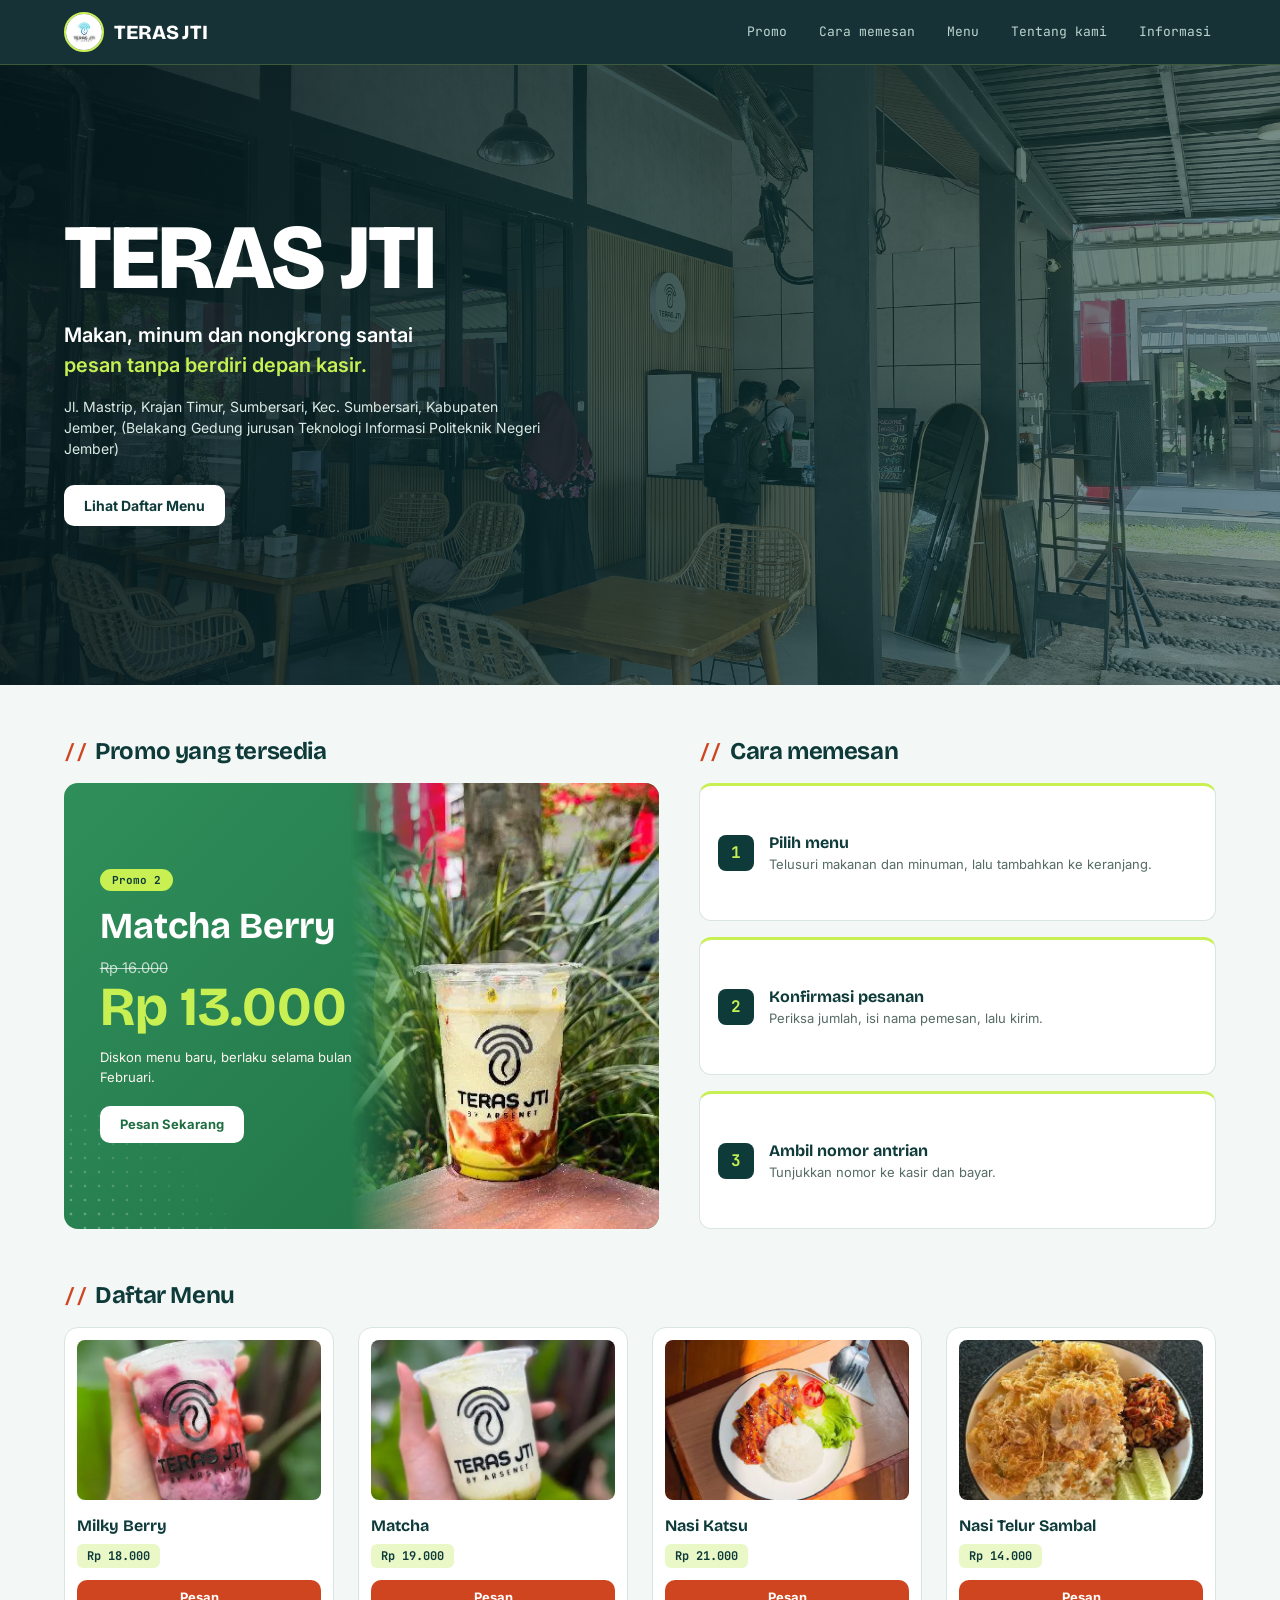
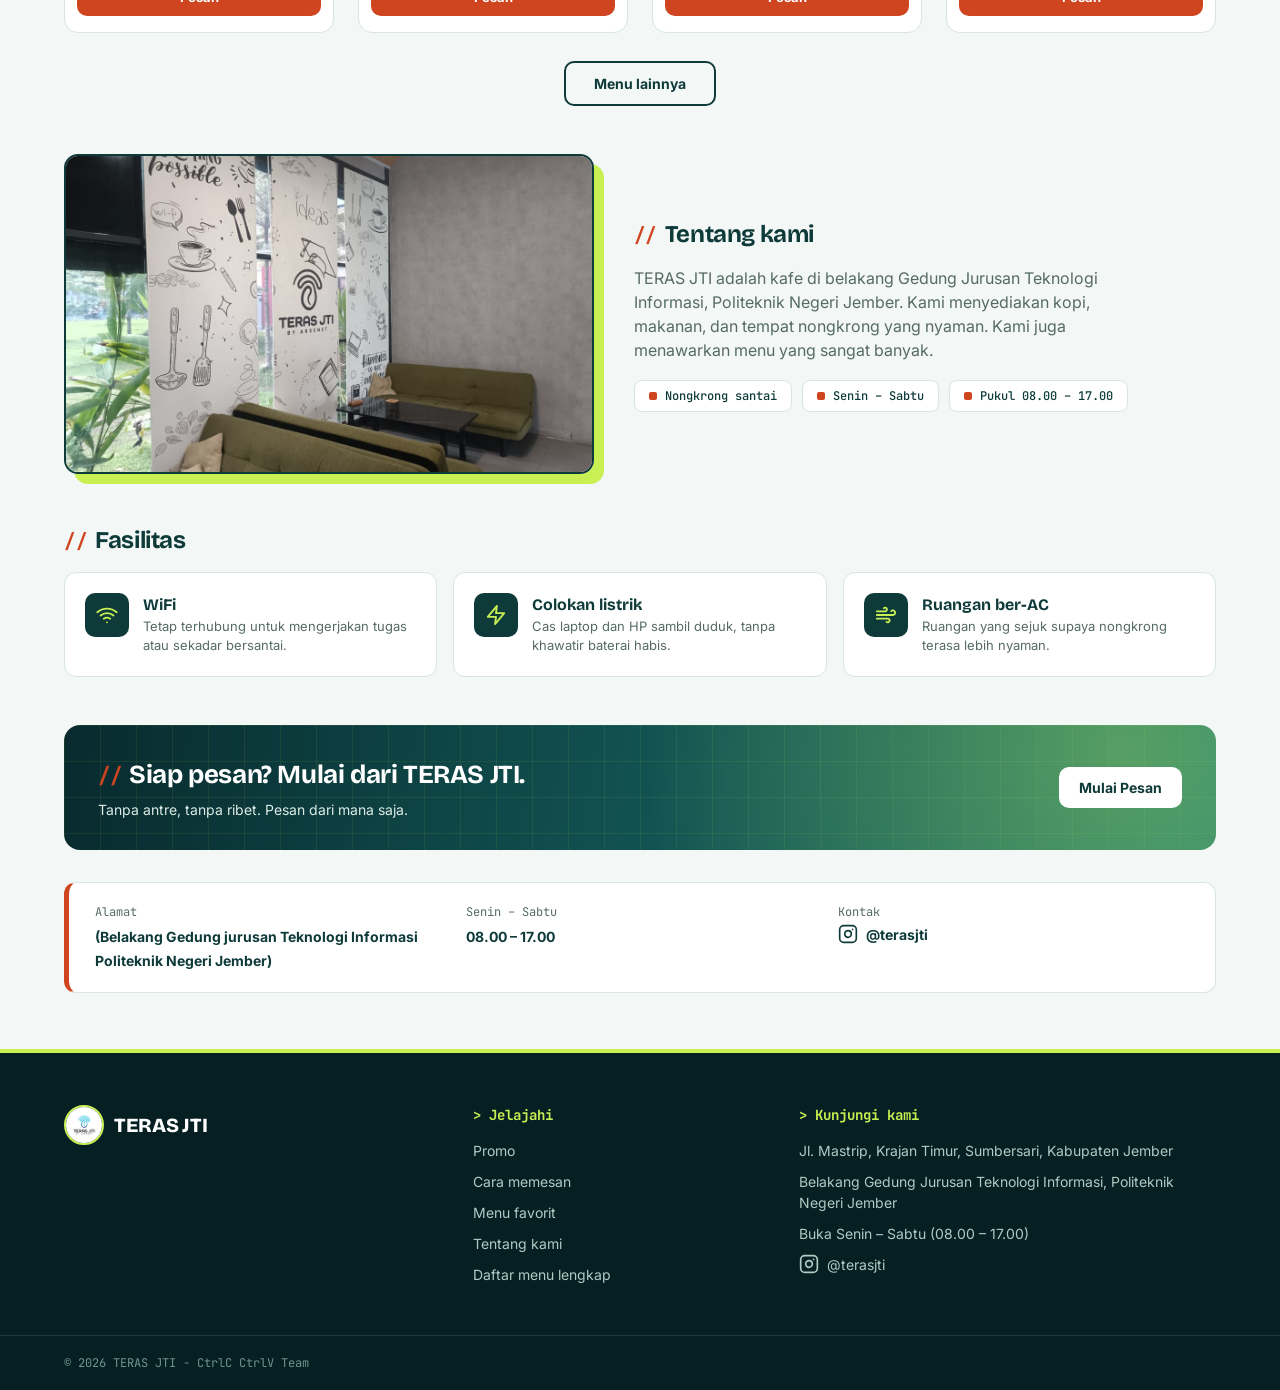
==== index.html @ 0c98094f "tambahan" ====
<!DOCTYPE html>
<html lang="id">
<head>
    <meta charset="UTF-8">
    <meta name="viewport" content="width=device-width, initial-scale=1.0">
    <title>JETEI Terrace</title>

    <link rel="preconnect" href="https://fonts.googleapis.com">
    <link rel="preconnect" href="https://fonts.gstatic.com" crossorigin>
    <link href="https://fonts.googleapis.com/css2?family=Bricolage+Grotesque:wght@600;800&family=Inter:wght@400;500;600;700&display=swap" rel="stylesheet">
    <link rel="stylesheet" href="index.css">
</head>

<body>


<!-- Navbar -->
<header class="navbar">
    <div class="wadah">
        <a class="logo" href="index.html">
            <img src="assets/logo teras jti.jpg" alt="Logo Cafe">
            <span>TERAS JTI</span>
        </a>

        <button class="hamburger" id="tombol-menu" type="button" aria-label="Buka menu" aria-expanded="false" aria-controls="menu-nav">
            <span></span>
            <span></span>
            <span></span>
        </button>

        <nav id="menu-nav">
            <a href="#promo">Promo</a>
            <a href="#cara-memesan">Cara memesan</a>
            <a href="#menu">Menu</a>
            <a href="#tentang">Tentang kami</a>
            <a href="#informasi">Informasi</a>
        </nav>
    </div>
</header>


<!-- Hero -->
<section class="hero">
    <div class="wadah">

        <div>
            <h1>TERAS JTI</h1>

            <p class="slogan">
                Makan, minum dan nongkrong santai 
                <span>pesan tanpa berdiri depan kasir.</span>
            </p>

            <p class="alamat">
                Jl. Mastrip, Krajan Timur, Sumbersari, Kec. Sumbersari, Kabupaten Jember, (Belakang Gedung jurusan Teknologi
                Informasi Politeknik Negeri Jember)
            </p>

            <a class="tombol putih" href="#menu">Lihat Daftar Menu</a>
        </div>

    </div>
</section>


<main class="wadah">

    <div class="promo-baris">

    <!-- Promo -->
    <section id="promo">
        <h2>Promo yang tersedia</h2>

        <div class="promo hijau promo-foto-kanan">

            <div class="promo-isi">
                <span>Promo 2</span>
                <h3>Matcha Berry</h3>
                <div class="harga-promo">
                    <s>Rp 16.000</s>
                    <strong>Rp 13.000</strong>
                </div>
                <p>Diskon menu baru, berlaku selama bulan Februari.</p>
                <a class="tombol putih" href="menu.html">Pesan Sekarang</a>
            </div>

            <img src="assets/matchaberry.jpg" class="promo-foto" alt="Matcha Berry">

        </div>
    </section>


    <!-- Cara Memesan -->
    <section id="cara-memesan">
        <h2>Cara memesan</h2>

        <div class="grid-3">

            <div class="langkah">
                <div class="nomor">1</div>
                <div>
                    <h3>Pilih menu</h3>
                    <p>
                        Telusuri makanan dan minuman, lalu tambahkan ke keranjang.
                    </p>
                </div>
            </div>

            <div class="langkah">
                <div class="nomor">2</div>
                <div>
                    <h3>Konfirmasi pesanan</h3>
                    <p>
                        Periksa jumlah, isi nama pemesan, lalu kirim.
                    </p>
                </div>
            </div>

            <div class="langkah">
                <div class="nomor">3</div>
                <div>
                    <h3>Ambil nomor antrian</h3>
                    <p>
                        Tunjukkan nomor ke kasir dan bayar.
                    </p>
                </div>
            </div>

        </div>
    </section>

    </div>


    <!-- Menu -->
    <section id="menu">
        <h2>Daftar Menu</h2>

        <div class="grid-4">

            <div class="menu">
                <img src="assets/milkyberry.jpg" class="foto" alt="Milky Berry">
                <h3>Milky Berry</h3>
                <p class="harga">Rp 18.000</p>
                <a class="tombol" href="menu.html">Pesan</a>
            </div>

            <div class="menu">
                <img src="assets/matcha,jpg.webp" class="foto" alt="Matcha">
                <h3>Matcha</h3>
                <p class="harga">Rp 19.000</p>
                <a class="tombol" href="menu.html">Pesan</a>
            </div>

            <div class="menu">
                <img src="assets/nasi katsu.jpg" class="foto" alt="Nasi Katsu">
                <h3>Nasi Katsu</h3>
                <p class="harga">Rp 21.000</p>
                <a class="tombol" href="menu.html">Pesan</a>
            </div>

            <div class="menu">
                <img src="assets/nasi telur sambal.jpg" class="foto" alt="Nasi Telur Sambal">
                <h3>Nasi Telur Sambal</h3>
                <p class="harga">Rp 14.000</p>
                <a class="tombol" href="menu.html">Pesan</a>
            </div>

            <div class="menu-lainnya">
                <a class="tombol" href="menu.html">Menu lainnya</a>
            </div>

        </div>
    </section>


    <!-- Tentang Kami -->
    <section id="tentang">
        <div class="tentang">

            <img src="assets/tentangkami.jpeg" class="tentang-foto" alt="Suasana TERAS JTI">

            <div class="tentang-teks">
                <h2>Tentang kami</h2>

                <p>
                    TERAS JTI adalah kafe di belakang Gedung Jurusan Teknologi Informasi,
                    Politeknik Negeri Jember. Kami menyediakan kopi, makanan, dan tempat nongkrong yang nyaman.
                    Kami juga menawarkan menu yang sangat banyak.
                </p>

                <ul class="tentang-poin">
                    <li>Nongkrong santai</li>
                    <li>Senin – Sabtu</li>
                    <li>Pukul 08.00 – 17.00</li>
                </ul>
            </div>

        </div>
    </section>


    <!-- Fasilitas -->
    <section id="fasilitas">
        <h2>Fasilitas</h2>

        <div class="grid-3">

            <div class="fasilitas">
                <div class="ikon">
                    <svg viewBox="0 0 24 24" fill="none" stroke="currentColor" stroke-width="2" stroke-linecap="round" stroke-linejoin="round" aria-hidden="true">
                        <path d="M5 12.55a11 11 0 0 1 14.08 0"></path>
                        <path d="M1.42 9a16 16 0 0 1 21.16 0"></path>
                        <path d="M8.53 16.11a6 6 0 0 1 6.95 0"></path>
                        <line x1="12" y1="20" x2="12.01" y2="20"></line>
                    </svg>
                </div>
                <h3>WiFi</h3>
                <p>Tetap terhubung untuk mengerjakan tugas atau sekadar bersantai.</p>
            </div>

            <div class="fasilitas">
                <div class="ikon">
                    <svg viewBox="0 0 24 24" fill="none" stroke="currentColor" stroke-width="2" stroke-linecap="round" stroke-linejoin="round" aria-hidden="true">
                        <polygon points="13 2 3 14 12 14 11 22 21 10 12 10 13 2"></polygon>
                    </svg>
                </div>
                <h3>Colokan listrik</h3>
                <p>Cas laptop dan HP sambil duduk, tanpa khawatir baterai habis.</p>
            </div>

            <div class="fasilitas">
                <div class="ikon">
                    <svg viewBox="0 0 24 24" fill="none" stroke="currentColor" stroke-width="2" stroke-linecap="round" stroke-linejoin="round" aria-hidden="true">
                        <path d="M9.59 4.59A2 2 0 1 1 11 8H2m10.59 11.41A2 2 0 1 0 14 16H2m15.73-8.27A2.5 2.5 0 1 1 19.5 12H2"></path>
                    </svg>
                </div>
                <h3>Ruangan ber-AC</h3>
                <p>Ruangan yang sejuk supaya nongkrong terasa lebih nyaman.</p>
            </div>

        </div>
    </section>


    <!-- Ajakan -->
    <section class="ajakan">
        <div>
            <h2>Siap pesan? Mulai dari TERAS JTI.</h2>
            <p>Tanpa antre, tanpa ribet. Pesan dari mana saja.</p>
        </div>

        <a class="tombol putih" href="menu.html">Mulai Pesan</a>
    </section>


    <!-- Informasi -->
    <section class="info" id="informasi">

        <div>
            <small>Alamat</small>
            <strong>
                (Belakang Gedung jurusan Teknologi Informasi
                Politeknik Negeri Jember)
            </strong>
        </div>

        <div>
            <small>Senin – Sabtu</small>
            <strong>08.00 – 17.00</strong>
        </div>

        <div>
            <small>Kontak</small>
            <strong>
                <a class="ig" href="https://instagram.com/terasjti" target="_blank" rel="noopener" aria-label="Instagram TERAS JTI">
                    <svg viewBox="0 0 24 24" fill="none" stroke="currentColor" stroke-width="2" stroke-linecap="round" stroke-linejoin="round" aria-hidden="true">
                        <rect x="2" y="2" width="20" height="20" rx="5" ry="5"></rect>
                        <path d="M16 11.37A4 4 0 1 1 12.63 8 4 4 0 0 1 16 11.37z"></path>
                        <line x1="17.5" y1="6.5" x2="17.51" y2="6.5"></line>
                    </svg>
                    <span>@terasjti</span>
                </a>
            </strong>
        </div>

    </section>

</main>


<!-- Footer -->
<footer>
    <div class="wadah footer-isi">

        <div class="footer-merek">
            <a class="logo" href="index.html">
                <img src="assets/logo teras jti.jpg" alt="Logo Cafe">
                <span>TERAS JTI</span>
            </a>
            <p></p>
        </div>

        <div class="footer-kolom">
            <h3>Jelajahi</h3>
            <ul>
                <li><a href="#promo">Promo</a></li>
                <li><a href="#cara-memesan">Cara memesan</a></li>
                <li><a href="#menu">Menu favorit</a></li>
                <li><a href="#tentang">Tentang kami</a></li>
                <li><a href="menu.html">Daftar menu lengkap</a></li>
            </ul>
        </div>

        <div class="footer-kolom">
            <h3>Kunjungi kami</h3>
            <ul>
                <li>Jl. Mastrip, Krajan Timur, Sumbersari, Kabupaten Jember</li>
                <li>Belakang Gedung Jurusan Teknologi Informasi, Politeknik Negeri Jember</li>
                <li>Buka Senin – Sabtu (08.00 – 17.00)</li>
                <li>
                    <a class="ig" href="https://instagram.com/terasjti" target="_blank" rel="noopener" aria-label="Instagram TERAS JTI">
                        <svg viewBox="0 0 24 24" fill="none" stroke="currentColor" stroke-width="2" stroke-linecap="round" stroke-linejoin="round" aria-hidden="true">
                            <rect x="2" y="2" width="20" height="20" rx="5" ry="5"></rect>
                            <path d="M16 11.37A4 4 0 1 1 12.63 8 4 4 0 0 1 16 11.37z"></path>
                            <line x1="17.5" y1="6.5" x2="17.51" y2="6.5"></line>
                        </svg>
                        <span>@terasjti</span>
                    </a>
                </li>
            </ul>
        </div>

    </div>

    <div class="footer-bawah">
        <div class="wadah">
            <span>© 2026 TERAS JTI - CtrlC CtrlV Team</span>
        </div>
    </div>
</footer>

<script src="js/app.js"></script>

</body>
</html>
---- index.css ----
/* font kode untuk sentuhan teknologi (tanpa mengubah HTML) */
@import url("https://fonts.googleapis.com/css2?family=JetBrains+Mono:wght@500;700&display=swap");

* {
    box-sizing: border-box;
    margin: 0;
    padding: 0;
}

:root {
    --utama: #0e3b3a;
    --utama-2: #155453;
    --aksen: #c8f053;
    --pucat: #eaf8c8;
    --koral: #cf4520;
    --koral-2: #b13a1a;
    --hijau: #2f8f5b;
    --hijau-2: #1f6e43;
    --laut: #1d6a8a;
    --laut-2: #134e68;
    --latar: #f3f7f5;
    --teks: #10231f;
    --teks-lembut: #566b65;
    --garis: #d9e5e0;
    --kode: "JetBrains Mono", "Courier New", monospace;
}

html {
    scroll-behavior: smooth;
    scroll-padding-top: 80px;
}

body {
    font-family: "Inter", Arial, sans-serif;
    background: var(--latar);
    color: var(--teks);
    line-height: 1.5;
}

a {
    text-decoration: none;
    color: inherit;
}

a:focus-visible {
    outline: 3px solid var(--aksen);
    outline-offset: 3px;
}

h1,
h2,
h3,
.logo {
    font-family: "Bricolage Grotesque", "Inter", Arial, sans-serif;
}

img {
    max-width: 100%;
}

.wadah {
    width: 90%;
    max-width: 1800px;
    margin: auto;
}


/* NAVBAR */

.navbar {
    position: sticky;
    top: 0;
    z-index: 10;
    background: rgba(8, 38, 42, 0.94);
    -webkit-backdrop-filter: blur(8px);
    backdrop-filter: blur(8px);
    color: white;
    border-bottom: 1px solid rgba(200, 240, 83, 0.22);
}

.navbar .wadah {
    height: 64px;
    display: flex;
    justify-content: space-between;
    align-items: center;
}

.logo {
    display: flex;
    align-items: center;
    gap: 10px;
    font-size: 20px;
    font-weight: 800;
    letter-spacing: -0.3px;
}

.logo img {
    width: 40px;
    height: 40px;
    object-fit: cover;
    border-radius: 50%;
    border: 2px solid var(--aksen);
}

nav {
    display: flex;
    gap: 22px;
}

nav a {
    font-family: var(--kode);
    font-size: 13px;
    padding: 20px 5px;
    position: relative;
    color: #bcd6cf;
}

nav a:hover {
    color: var(--aksen);
}

nav a::after {
    content: "";
    position: absolute;
    left: 0;
    bottom: 12px;
    width: 0;
    height: 2px;
    background: var(--aksen);
    transition: 0.3s;
}

nav a:hover::after {
    width: 100%;
}


/* TOMBOL HAMBURGER (hanya tampil di HP) */

.hamburger {
    display: none;
    flex-direction: column;
    align-items: center;
    justify-content: center;
    gap: 5px;
    width: 44px;
    height: 44px;
    background: transparent;
    border: 1px solid rgba(200, 240, 83, 0.35);
    border-radius: 10px;
    cursor: pointer;
}

.hamburger span {
    display: block;
    width: 20px;
    height: 2px;
    background: var(--aksen);
    border-radius: 2px;
    transition: transform 0.25s, opacity 0.25s;
}

.hamburger[aria-expanded="true"] span:nth-child(1) {
    transform: translateY(7px) rotate(45deg);
}

.hamburger[aria-expanded="true"] span:nth-child(2) {
    opacity: 0;
}

.hamburger[aria-expanded="true"] span:nth-child(3) {
    transform: translateY(-7px) rotate(-45deg);
}


/* TOMBOL */

.tombol {
    display: inline-block;
    background: var(--utama);
    color: white;
    padding: 10px 20px;
    border-radius: 10px;
    font-size: 14px;
    font-weight: bold;
    cursor: pointer;
    transition: transform 0.2s, background 0.2s, box-shadow 0.2s;
}

.tombol:hover {
    background: var(--utama-2);
    transform: translateY(-2px);
}

.tombol:active {
    transform: translateY(0);
}

.putih {
    background: white;
    color: var(--utama);
}

.putih:hover {
    background: var(--aksen);
    color: var(--utama);
    box-shadow: 0 0 0 4px rgba(200, 240, 83, 0.30);
}


/* HERO */

.hero {
    color: white;
    overflow: hidden;
    background:
        linear-gradient(
            100deg,
            rgba(4, 24, 28, 0.92) 0%,
            rgba(8, 42, 46, 0.76) 45%,
            rgba(14, 59, 58, 0.50) 100%
        ),
        url("assets/foto cafe.jpg");
    background-size: cover;
    background-position: center;
}

.hero .wadah {
    padding-top: 64px;
    padding-bottom: 80px;
    min-height: 620px;
    display: grid;
    grid-template-columns: 1fr;
    gap: 40px;
    align-items: center;
}

.hero h1 {
    font-size: clamp(48px, 9vw, 92px);
    line-height: 0.95;
    font-weight: 800;
    letter-spacing: -2px;
    margin-top: 6px;
}

.slogan {
    font-size: 20px;
    font-weight: 600;
    margin-top: 18px;
}

.slogan span {
    display: block;
    color: var(--aksen);
}

.alamat {
    max-width: 480px;
    font-size: 14px;
    margin: 16px 0 26px;
    color: #dcebe6;
}


/* BAGIAN */

main > section {
    padding-top: 48px;
}

h2 {
    font-size: 24px;
    letter-spacing: -0.4px;
    margin-bottom: 14px;
    color: var(--utama);
}

/* penanda komentar kode di depan judul bagian */
main h2::before {
    content: "//";
    font-family: var(--kode);
    font-size: 0.8em;
    font-weight: 700;
    color: var(--koral);
    margin-right: 8px;
}


/* GRID */

.grid-3 {
    display: grid;
    grid-template-columns: repeat(3, 1fr);
    gap: 16px;
}

.grid-4 {
    display: grid;
    grid-template-columns: repeat(4, 1fr);
    gap: 24px;
}


/* PROMO */

.promo {
    position: relative;
    overflow: hidden;
    color: white;
    padding: 20px;
    border-radius: 14px;
}

/* titik-titik seperti matriks LED di pojok kartu */
.promo::after {
    content: "";
    position: absolute;
    right: 0;
    top: 0;
    width: 170px;
    height: 120px;
    background-image: radial-gradient(rgba(255, 255, 255, 0.35) 1.5px, transparent 1.6px);
    background-size: 14px 14px;
    -webkit-mask-image: linear-gradient(225deg, #000, transparent 70%);
    mask-image: linear-gradient(225deg, #000, transparent 70%);
}

/* nama kelas dipertahankan agar HTML tidak berubah */
.orange {
    background: linear-gradient(135deg, var(--koral), var(--koral-2));
}

.hijau {
    background: linear-gradient(135deg, var(--hijau), var(--hijau-2));
}

.ungu {
    background: linear-gradient(135deg, var(--laut), var(--laut-2));
}

.promo span {
    background: var(--aksen);
    color: var(--utama);
    padding: 3px 12px;
    border-radius: 20px;
    font-family: var(--kode);
    font-size: 11px;
    font-weight: 700;
}

.promo h3 {
    margin-top: 20px;
    font-size: 22px;
}

.promo p {
    font-size: 13px;
    margin: 6px 0 16px;
    color: #fff4ee;
}

.promo .tombol {
    font-size: 12px;
    padding: 7px 16px;
}

.orange .tombol {
    color: var(--koral);
}

.hijau .tombol {
    color: var(--hijau-2);
}

.ungu .tombol {
    color: var(--laut-2);
}

.promo .tombol:hover {
    color: var(--utama);
}

/* kalau promo cuma satu di dalam grid, tampil melebar seperti banner */
.grid-3 .promo:only-child {
    grid-column: 1 / -1;
    padding: 24px 28px;
}

.grid-3 .promo:only-child h3 {
    font-size: 26px;
}


/* HARGA PROMO */

.promo .harga-promo {
    display: flex;
    flex-direction: column;
    align-items: flex-start;
    margin: 8px 0 10px;
}

.promo .harga-promo s {
    font-size: 15px;
    color: rgba(255, 255, 255, 0.7);
}

.promo .harga-promo strong {
    font-family: "Bricolage Grotesque", Arial, sans-serif;
    font-size: 46px;
    line-height: 1;
    color: var(--aksen);
}


/* BARIS PROMO + CARA MEMESAN
   poster 4:3 di kiri, langkah memesan ditumpuk di kanan,
   jadi tidak ada ruang kosong di samping poster */

.promo-baris {
    display: grid;
    grid-template-columns: 1.15fr 1fr;
    gap: 40px;
    padding-top: 48px;
}

.promo-baris > section {
    display: flex;
    flex-direction: column;
    min-width: 0;
}

.promo-baris .grid-3 {
    flex: 1;
    grid-template-columns: 1fr;
    grid-template-rows: repeat(3, 1fr);
}

.promo-baris .langkah {
    align-items: center;
}


/* POSTER PROMO 4:3
   ukuran huruf memakai satuan cqw (mengikuti lebar poster),
   jadi isinya ikut mengecil dan membesar bersama poster */

.promo-foto-kanan {
    container-type: inline-size;
    aspect-ratio: 4 / 3;
    display: flex;
    align-items: center;
    padding: 6%;
}

/* lingkaran besar di belakang foto */
.promo-foto-kanan::before {
    content: "";
    position: absolute;
    right: -14%;
    top: 50%;
    width: 62%;
    aspect-ratio: 1;
    transform: translateY(-50%);
    border-radius: 50%;
    background: rgba(200, 240, 83, 0.16);
    z-index: 0;
}

/* titik-titik dipindah ke pojok kiri bawah */
.promo-foto-kanan::after {
    right: auto;
    left: 0;
    top: auto;
    bottom: 0;
    -webkit-mask-image: linear-gradient(45deg, #000, transparent 70%);
    mask-image: linear-gradient(45deg, #000, transparent 70%);
}

.promo-foto-kanan .promo-isi {
    position: relative;
    z-index: 2;
    width: 56%;
    display: flex;
    flex-direction: column;
    align-items: flex-start;
}

.promo-foto-kanan h3 {
    margin-top: 3cqw;
    font-size: 28px;
    font-size: clamp(22px, 7cqw, 46px);
    line-height: 1.05;
}

.promo-foto-kanan .harga-promo {
    margin: 2.5cqw 0;
}

.promo-foto-kanan .harga-promo s {
    font-size: 14px;
    font-size: clamp(13px, 2.8cqw, 20px);
}

.promo-foto-kanan .harga-promo strong {
    font-size: 40px;
    font-size: clamp(34px, 10.5cqw, 68px);
}

.promo-foto-kanan .promo-isi p {
    font-size: 13px;
    font-size: clamp(12px, 2.5cqw, 17px);
    margin: 0 0 3.5cqw;
}

.promo-foto-kanan .tombol {
    font-size: 13px;
    padding: 9px 20px;
}

.promo-foto {
    position: absolute;
    top: 0;
    right: 0;
    bottom: 0;
    width: 52%;
    height: 100%;
    object-fit: cover;
    z-index: 1;
    -webkit-mask-image: linear-gradient(90deg, transparent 0, #000 32%);
    mask-image: linear-gradient(90deg, transparent 0, #000 32%);
}


/* CARA MEMESAN */

.langkah {
    display: flex;
    gap: 15px;
    background: white;
    border: 1px solid var(--garis);
    border-top: 3px solid var(--aksen);
    border-radius: 12px;
    padding: 18px;
}

.nomor {
    min-width: 36px;
    height: 36px;
    background: var(--utama);
    color: var(--aksen);
    display: flex;
    justify-content: center;
    align-items: center;
    border-radius: 8px;
    font-family: var(--kode);
    font-size: 16px;
    font-weight: 700;
}

.langkah h3 {
    font-size: 16px;
    color: var(--utama);
}

.langkah p {
    font-size: 13px;
    color: var(--teks-lembut);
}


/* MENU */

.menu {
    background: white;
    border: 1px solid var(--garis);
    border-radius: 14px;
    padding: 12px 12px 16px;
    transition: transform 0.25s, box-shadow 0.25s, border-color 0.25s;
}

.menu:hover {
    transform: translateY(-4px);
    border-color: var(--utama);
    box-shadow: 6px 6px 0 var(--aksen);
}

.menu .foto {
    display: block;
    width: 100%;
    height: 160px;
    object-fit: cover;
    border-radius: 8px;
    margin-bottom: 14px;
    transition: transform 0.4s;
}

.menu:hover .foto {
    transform: scale(1.04);
}

.menu h3 {
    font-size: 16px;
    color: var(--utama);
}

.harga {
    display: inline-block;
    background: var(--pucat);
    color: var(--utama);
    font-family: var(--kode);
    font-size: 12px;
    font-weight: 700;
    padding: 3px 10px;
    border-radius: 6px;
    margin: 6px 0 12px;
}

.menu .tombol {
    display: block;
    text-align: center;
    font-size: 13px;
    padding: 8px 22px;
    background: var(--koral);
}

.menu .tombol:hover {
    background: var(--koral-2);
}

.menu-lainnya {
    grid-column: 1 / -1;
    text-align: center;
    margin-top: 4px;
}

.menu-lainnya .tombol {
    background: transparent;
    color: var(--utama);
    border: 2px solid var(--utama);
    padding: 10px 28px;
}

.menu-lainnya .tombol:hover {
    background: var(--utama);
    color: white;
}


/* TENTANG KAMI */

.tentang {
    display: grid;
    grid-template-columns: 1fr 1.1fr;
    gap: 40px;
    align-items: center;
}

.tentang-foto {
    display: block;
    width: 100%;
    height: 320px;
    object-fit: cover;
    border: 2px solid var(--utama);
    border-radius: 14px;
    box-shadow: 10px 10px 0 var(--aksen);
}

.tentang-teks p {
    max-width: 520px;
    margin-bottom: 12px;
    color: var(--teks-lembut);
}

.tentang-poin {
    list-style: none;
    display: flex;
    flex-wrap: wrap;
    gap: 10px;
    margin-top: 18px;
}

.tentang-poin li {
    display: flex;
    align-items: center;
    gap: 8px;
    background: white;
    border: 1px solid var(--garis);
    border-radius: 8px;
    padding: 6px 14px;
    font-family: var(--kode);
    font-size: 12px;
    font-weight: 500;
    color: var(--utama);
}

.tentang-poin li::before {
    content: "";
    width: 8px;
    height: 8px;
    border-radius: 2px;
    background: var(--koral);
}


/* FASILITAS */

.fasilitas {
    display: grid;
    grid-template-columns: 44px 1fr;
    column-gap: 14px;
    align-items: start;
    background: white;
    border: 1px solid var(--garis);
    border-radius: 12px;
    padding: 20px;
}

.ikon {
    grid-row: 1 / span 2;
    width: 44px;
    height: 44px;
    display: flex;
    align-items: center;
    justify-content: center;
    background: var(--utama);
    color: var(--aksen);
    border-radius: 10px;
}

.ikon svg {
    width: 22px;
    height: 22px;
}

.fasilitas h3 {
    font-size: 16px;
    color: var(--utama);
}

.fasilitas p {
    font-size: 13px;
    color: var(--teks-lembut);
}


/* AJAKAN */

main > section.ajakan {
    margin-top: 48px;
    padding: 30px 34px;
    background:
        linear-gradient(rgba(200, 240, 83, 0.08) 1px, transparent 1px),
        linear-gradient(90deg, rgba(200, 240, 83, 0.08) 1px, transparent 1px),
        radial-gradient(circle at 92% 20%, rgba(200, 240, 83, 0.35), transparent 45%),
        linear-gradient(100deg, #082a2e, #1b7a73);
    background-size: 36px 36px, 36px 36px, auto, auto;
    color: white;
    border-radius: 16px;

    display: flex;
    justify-content: space-between;
    align-items: center;
}

.ajakan h2 {
    font-size: 26px;
    margin-bottom: 5px;
    color: white;
}

.ajakan p {
    font-size: 14px;
    color: #dcebe6;
}


/* INFORMASI */

main > section.info {
    margin: 32px 0 56px;
    padding: 20px 26px;
    background: white;
    border: 1px solid var(--garis);
    border-left: 5px solid var(--koral);
    border-radius: 12px;

    display: grid;
    grid-template-columns: repeat(3, 1fr);
    gap: 20px;
}

.info small {
    display: block;
    font-family: var(--kode);
    font-size: 12px;
    color: var(--teks-lembut);
    margin-bottom: 3px;
}

.info strong {
    font-size: 14px;
    color: var(--utama);
}


/* FOOTER */

footer {
    background: #061f23;
    color: #b0cbc4;
    font-size: 14px;
    border-top: 4px solid var(--aksen);
}

.footer-isi {
    display: grid;
    grid-template-columns: 1.3fr 1fr 1.5fr;
    gap: 48px;
    padding-top: 52px;
    padding-bottom: 40px;
}

.footer-merek .logo {
    color: white;
}

.footer-merek p {
    margin-top: 14px;
    max-width: 280px;
    color: #86a9a1;
}

.footer-kolom h3 {
    font-family: var(--kode);
    font-size: 14px;
    color: var(--aksen);
    margin-bottom: 14px;
}

.footer-kolom h3::before {
    content: "> ";
}

.footer-kolom ul {
    list-style: none;
}

.footer-kolom li {
    margin-bottom: 10px;
    line-height: 1.5;
}

.footer-kolom a {
    transition: color 0.2s;
}

.footer-kolom a:hover {
    color: var(--aksen);
}

.footer-bawah {
    border-top: 1px solid rgba(255, 255, 255, 0.1);
    padding: 18px 0;
    font-family: var(--kode);
    font-size: 12px;
    color: #6f948b;
}

.footer-bawah .wadah {
    display: flex;
    justify-content: space-between;
    gap: 12px;
}


/* LINK INSTAGRAM */

.ig {
    display: inline-flex;
    align-items: center;
    gap: 8px;
    transition: color 0.2s;
}

.ig svg {
    width: 20px;
    height: 20px;
    flex-shrink: 0;
}

.info .ig:hover {
    color: var(--koral);
}


/* RESPONSIVE */

@media (max-width: 860px) {

    .promo-baris {
        grid-template-columns: 1fr;
        gap: 32px;
    }

    .hero .wadah {
        grid-template-columns: 1fr;
        padding-bottom: 56px;
    }

    .grid-3 {
        grid-template-columns: 1fr;
    }

    .grid-4 {
        grid-template-columns: repeat(2, 1fr);
    }

    /* urutan: judul, foto, teks, label */
    .tentang {
        grid-template-columns: 1fr;
        gap: 16px;
    }

    .tentang-teks {
        display: contents;
    }

    .tentang-teks h2 {
        order: 1;
        margin-bottom: 0;
    }

    .tentang-foto {
        order: 2;
        height: 240px;
    }

    .tentang-teks p {
        order: 3;
        max-width: none;
        margin-bottom: 0;
    }

    .tentang-poin {
        order: 4;
        margin-top: 0;
    }

    main > section.info {
        grid-template-columns: 1fr;
    }

    main > section.ajakan {
        flex-direction: column;
        align-items: flex-start;
        gap: 20px;
    }

    .footer-isi {
        grid-template-columns: 1fr;
        gap: 32px;
    }

    .footer-bawah .wadah {
        flex-direction: column;
    }
}

@media (max-width: 640px) {

    /* menu navigasi jadi dropdown yang dibuka lewat tombol hamburger */
    .hamburger {
        display: flex;
    }

    nav {
        display: none;
        position: absolute;
        top: 100%;
        left: 0;
        right: 0;
        flex-direction: column;
        gap: 0;
        padding: 6px 5% 14px;
        background: rgba(8, 38, 42, 0.98);
        border-bottom: 1px solid rgba(200, 240, 83, 0.22);
    }

    nav.terbuka {
        display: flex;
    }

    nav a {
        padding: 14px 4px;
        font-size: 14px;
        border-bottom: 1px solid rgba(255, 255, 255, 0.08);
    }

    nav a::after {
        display: none;
    }

    /* hero tetap persegi panjang (landscape) di HP */
    .hero .wadah {
        min-height: 240px;
        padding-top: 32px;
        padding-bottom: 32px;
        gap: 0;
    }

    .hero h1 {
        font-size: clamp(34px, 9vw, 52px);
    }

    .slogan {
        font-size: 15px;
        margin-top: 10px;
    }

    .alamat {
        display: none;
    }

    .hero .tombol {
        margin-top: 16px;
    }

    /* daftar menu tetap 2 x 2 di HP, kartu dibuat lebih ringkas */
    .grid-4 {
        grid-template-columns: repeat(2, 1fr);
        gap: 12px;
    }

    .menu {
        display: flex;
        flex-direction: column;
        padding: 8px 8px 12px;
    }

    .menu .foto {
        height: 110px;
        margin-bottom: 10px;
    }

    .menu h3 {
        font-size: 14px;
    }

    .harga {
        align-self: flex-start;
        font-size: 11px;
        margin: 4px 0 10px;
    }

    .menu .tombol {
        margin-top: auto;
        padding: 10px 12px;
        font-size: 12px;
    }

    /* tombol cukup besar untuk disentuh jari */
    .tombol,
    .menu .tombol,
    .promo .tombol,
    .promo-foto-kanan .tombol {
        padding: 12px 20px;
    }

    main > section.ajakan {
        padding: 24px 22px;
    }

    main > section.info {
        padding: 18px 20px;
    }

    .footer-isi {
        padding-top: 40px;
        padding-bottom: 28px;
    }
}

@media (max-width: 480px) {

    .promo-foto-kanan {
        padding: 5%;
    }

    .promo-foto-kanan h3 {
        font-size: clamp(19px, 7cqw, 46px);
    }

    .promo-foto-kanan .harga-promo strong {
        font-size: clamp(28px, 10.5cqw, 68px);
    }

    .promo-foto-kanan .promo-isi p {
        font-size: clamp(11px, 2.5cqw, 17px);
    }
}

@media (prefers-reduced-motion: reduce) {

    html {
        scroll-behavior: auto;
    }

    * {
        transition: none !important;
    }
}
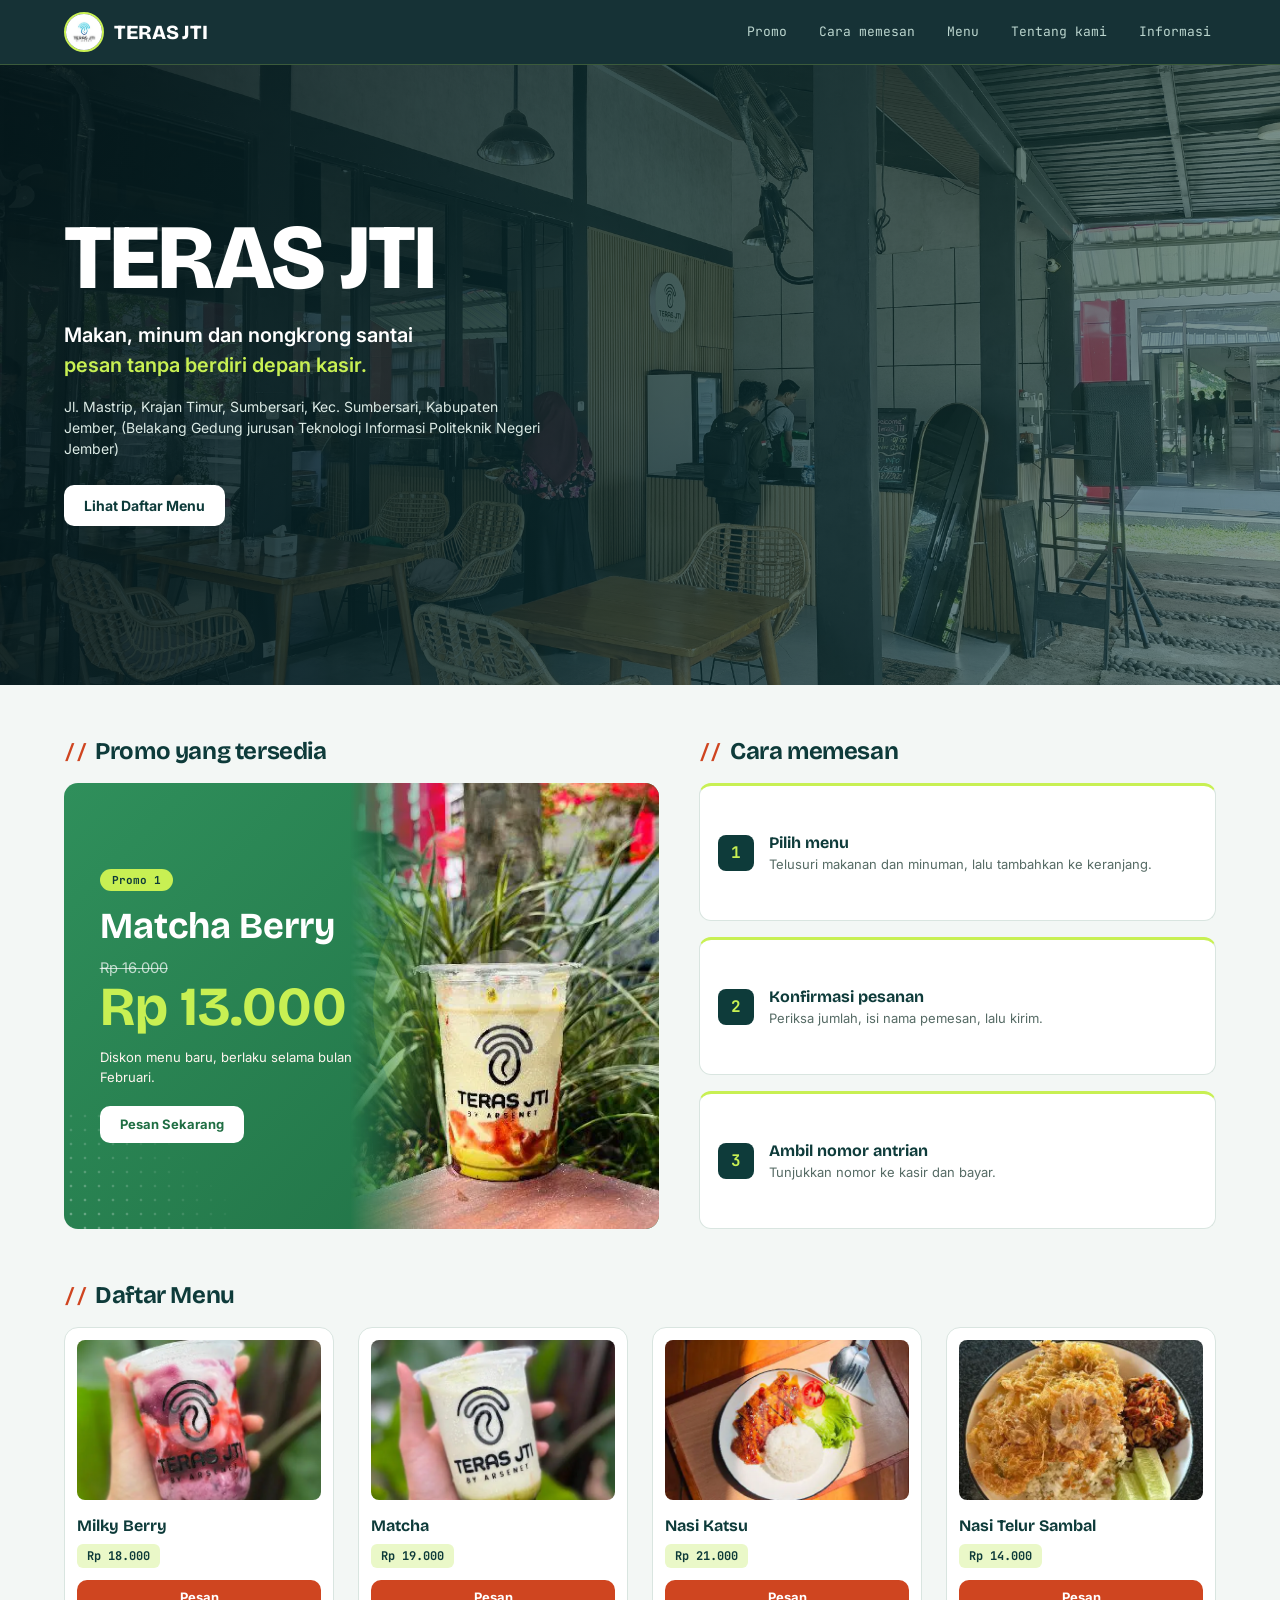
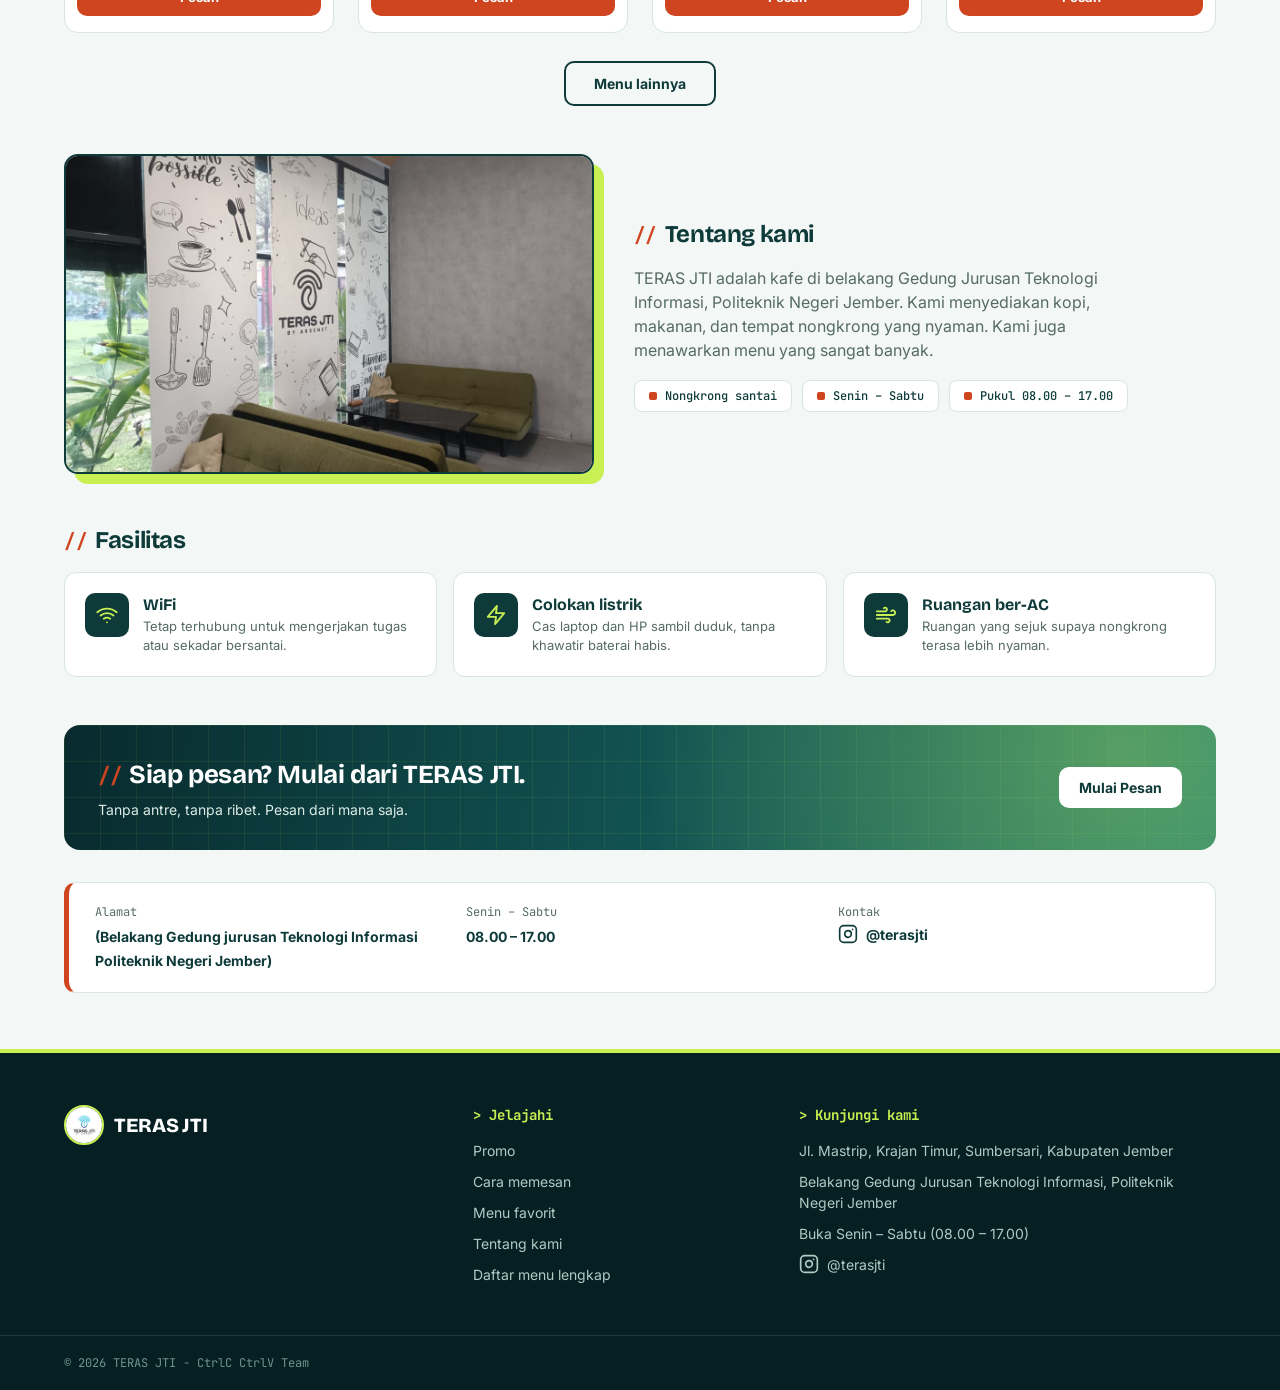
==== commit 9844bbd1: "baru" ====
--- a/index.html
+++ b/index.html
@@ -74,7 +74,7 @@
         <div class="promo hijau promo-foto-kanan">
 
             <div class="promo-isi">
-                <span>Promo 2</span>
+                <span>Promo 1</span>
                 <h3>Matcha Berry</h3>
                 <div class="harga-promo">
                     <s>Rp 16.000</s>
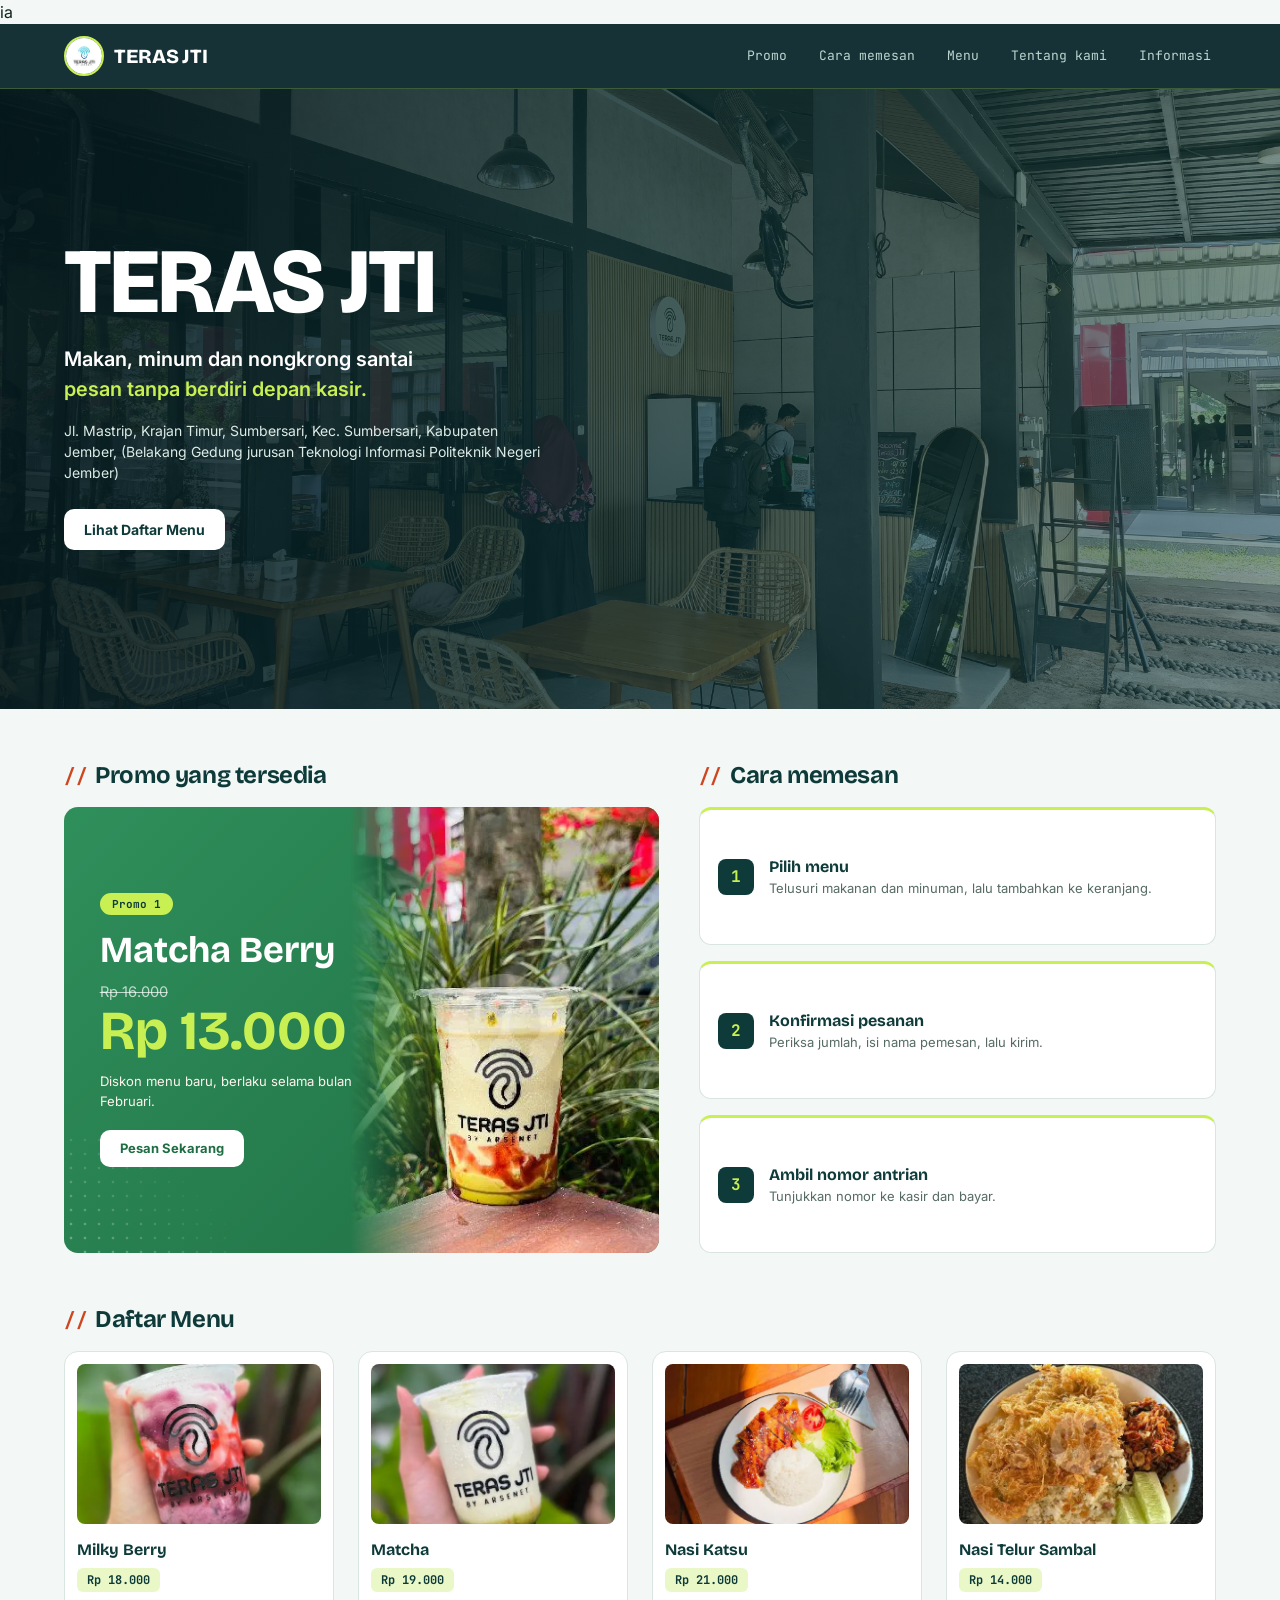
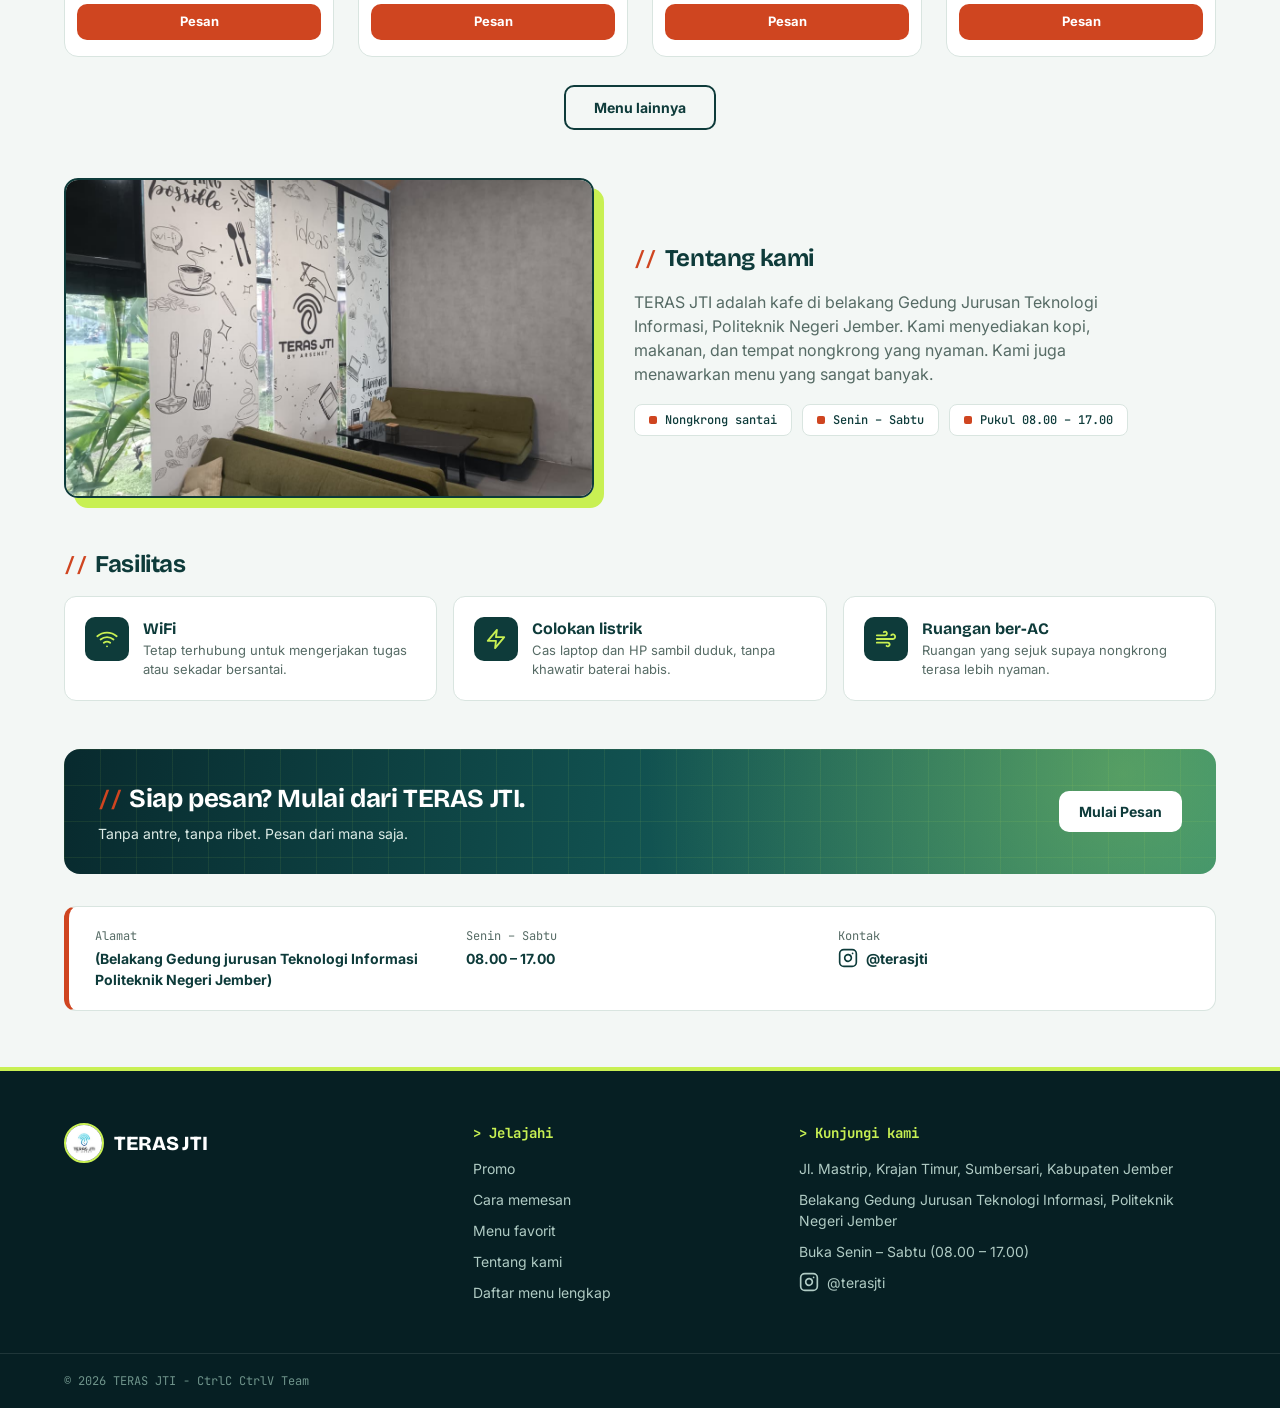
==== commit 196a4ce0: "Fix DOCTYPE and update section ID in index.html Corrected DOCTYPE declaration and section ID." ====
--- a/index.html
+++ b/index.html
@@ -1,4 +1,4 @@
-<!DOCTYPE html>
+ia<!DOCTYPE html>
 <html lang="id">
 <head>
     <meta charset="UTF-8">
@@ -91,7 +91,7 @@
 
 
     <!-- Cara Memesan -->
-    <section id="cara-memesan">
+    <section>
         <h2>Cara memesan</h2>
 
         <div class="grid-3">
@@ -340,7 +340,7 @@
     </div>
 </footer>
 
-<script src="js/app.js"></script>
+<script src="js/app.js?v=4"></script>
 
 </body>
 </html>
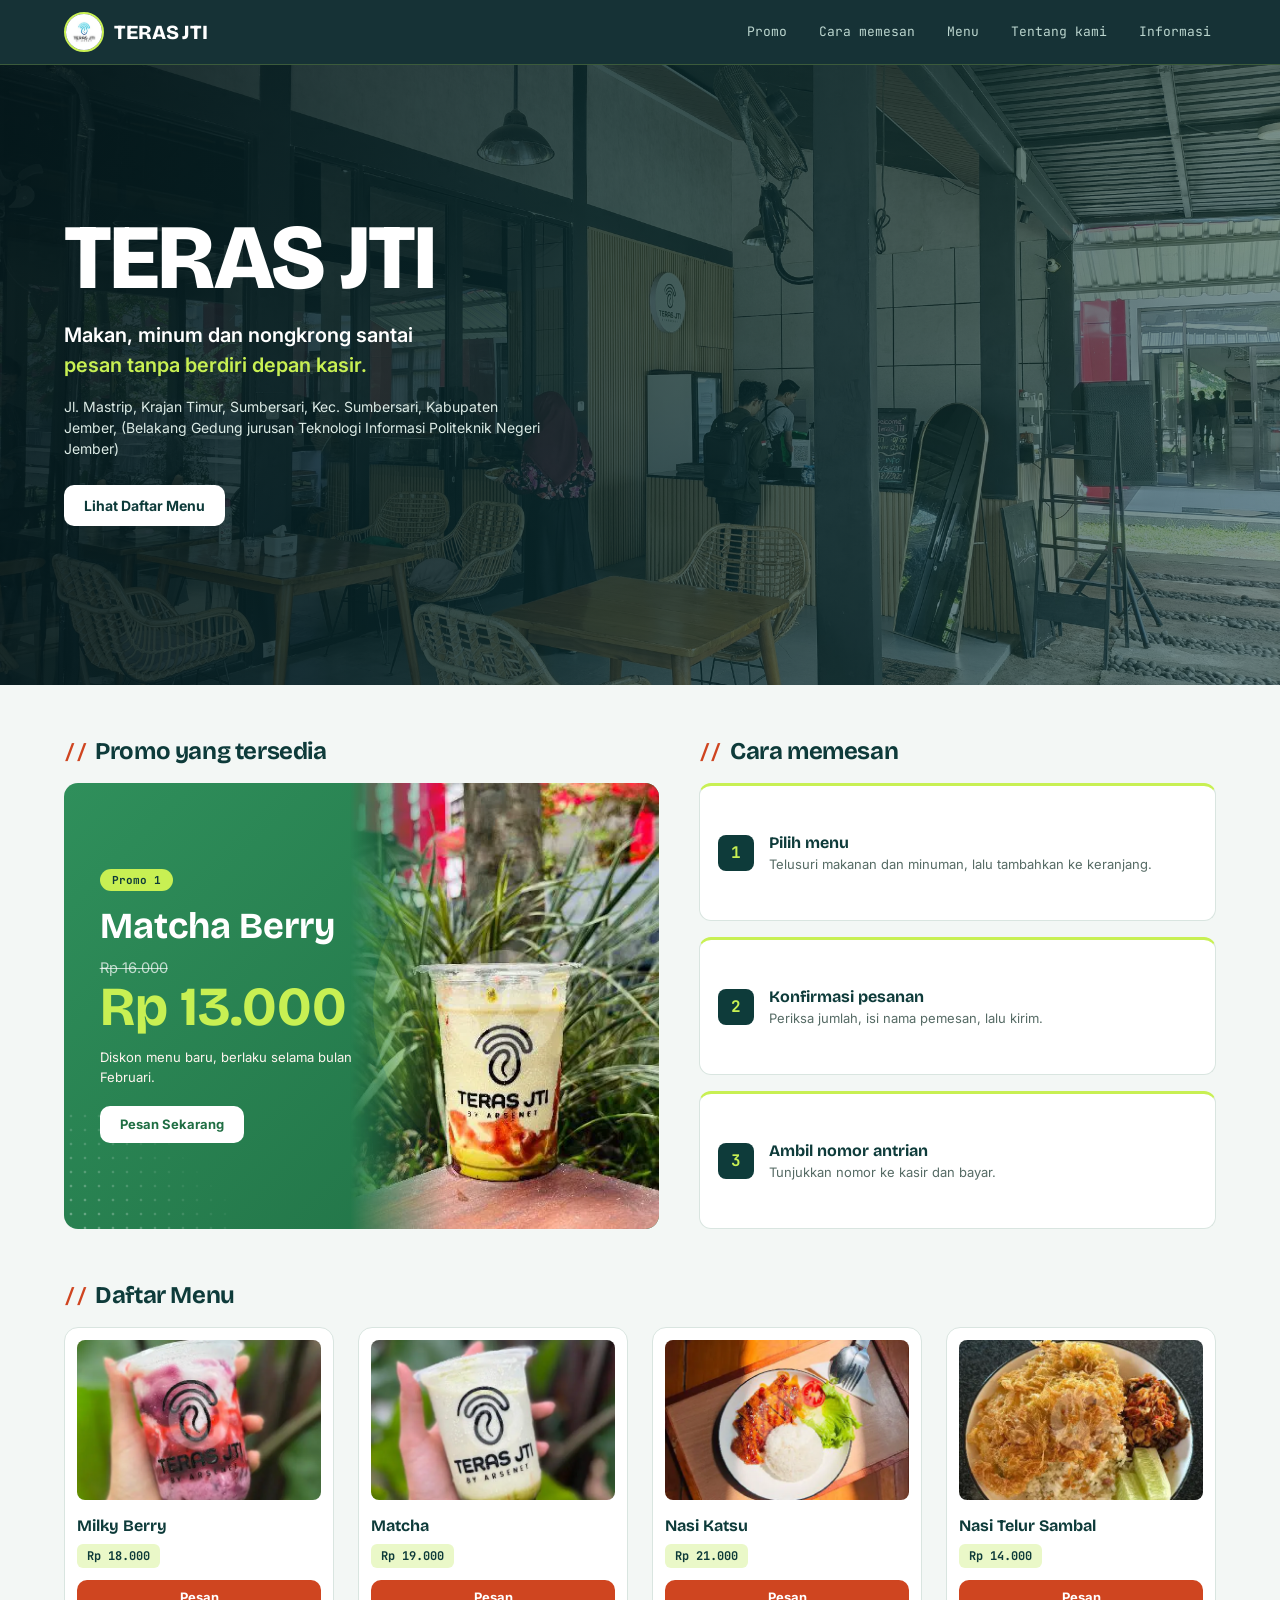
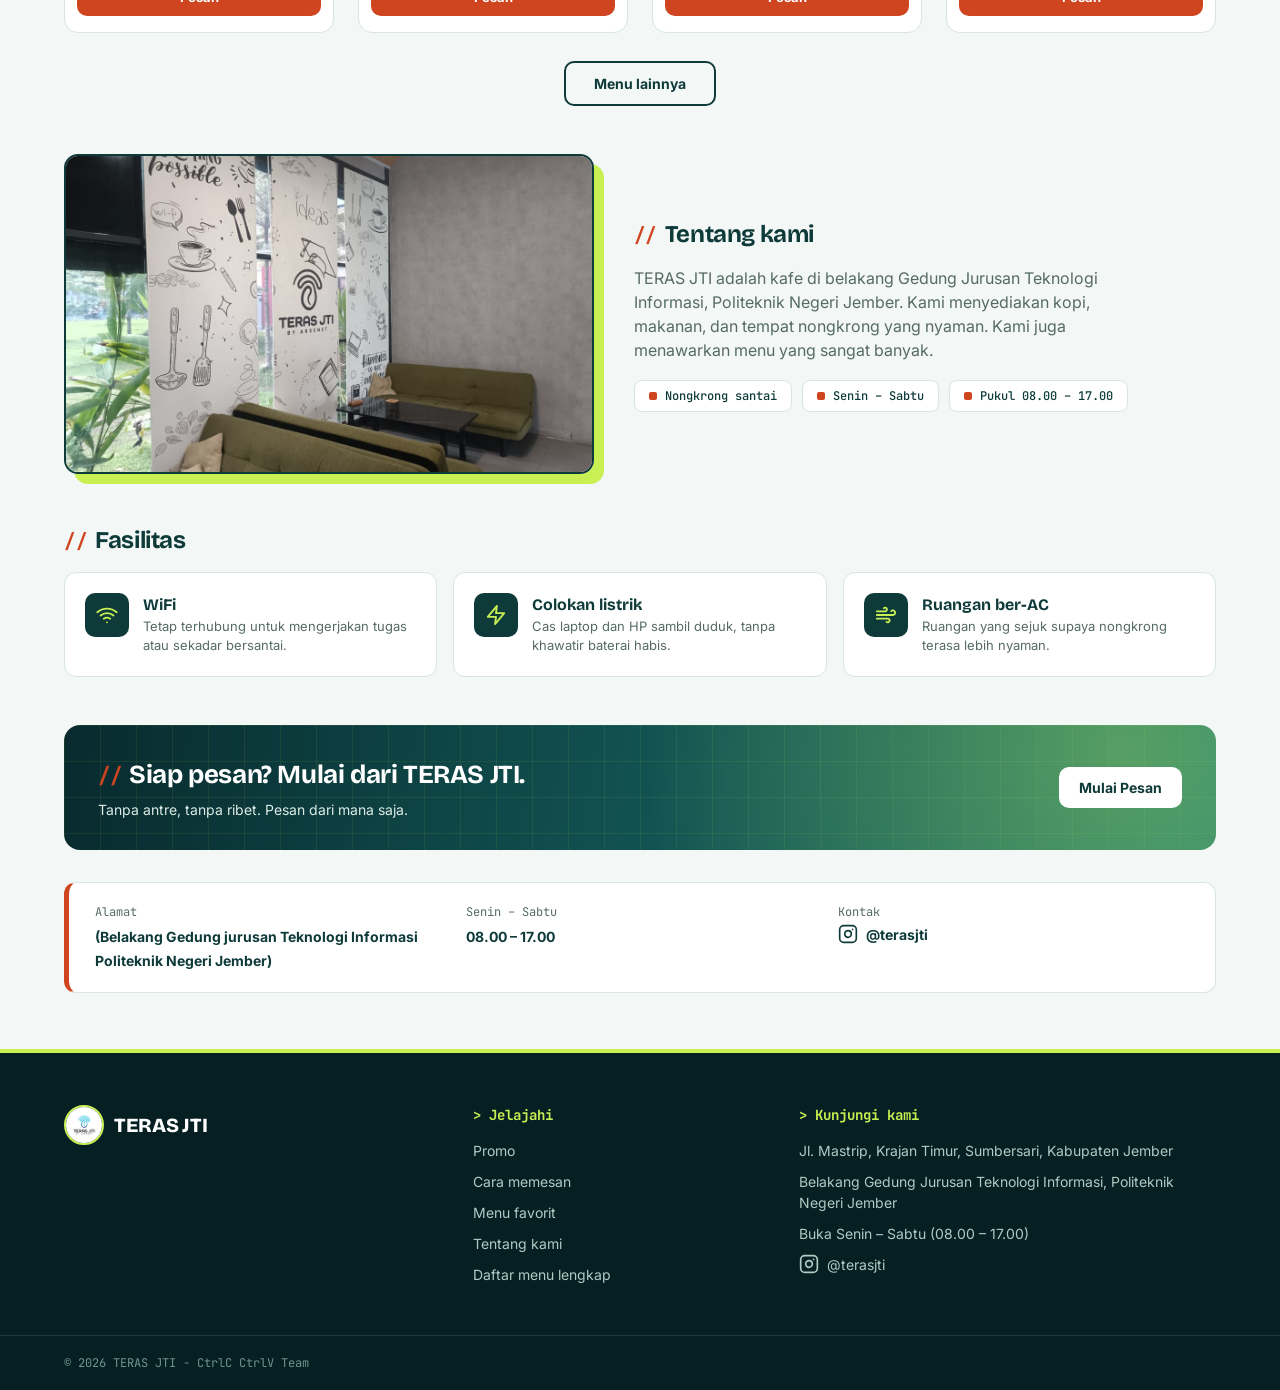
==== commit 2d94f63a: "balik sebelumnya" ====
--- a/index.html
+++ b/index.html
@@ -1,4 +1,4 @@
-ia<!DOCTYPE html>
+<!DOCTYPE html>
 <html lang="id">
 <head>
     <meta charset="UTF-8">
@@ -91,7 +91,7 @@
 
 
     <!-- Cara Memesan -->
-    <section>
+    <section id="cara-memesan">
         <h2>Cara memesan</h2>
 
         <div class="grid-3">
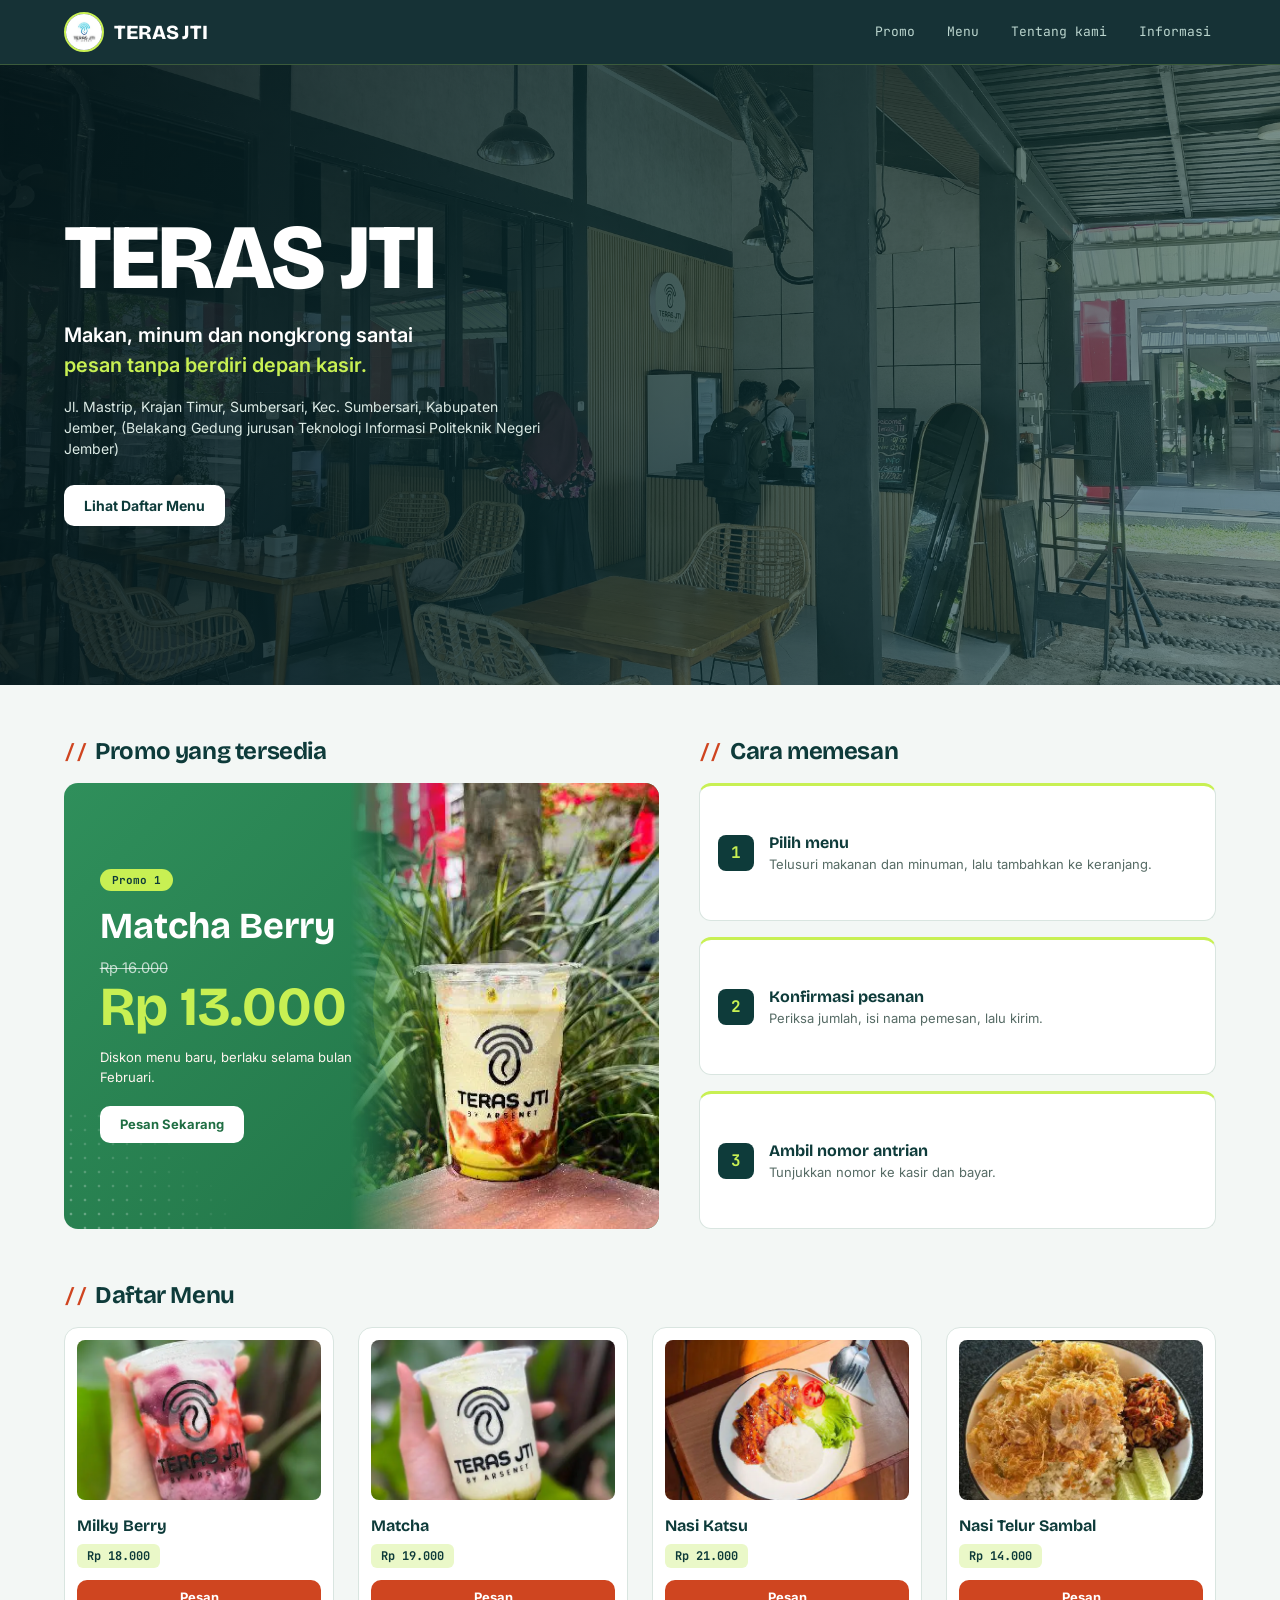
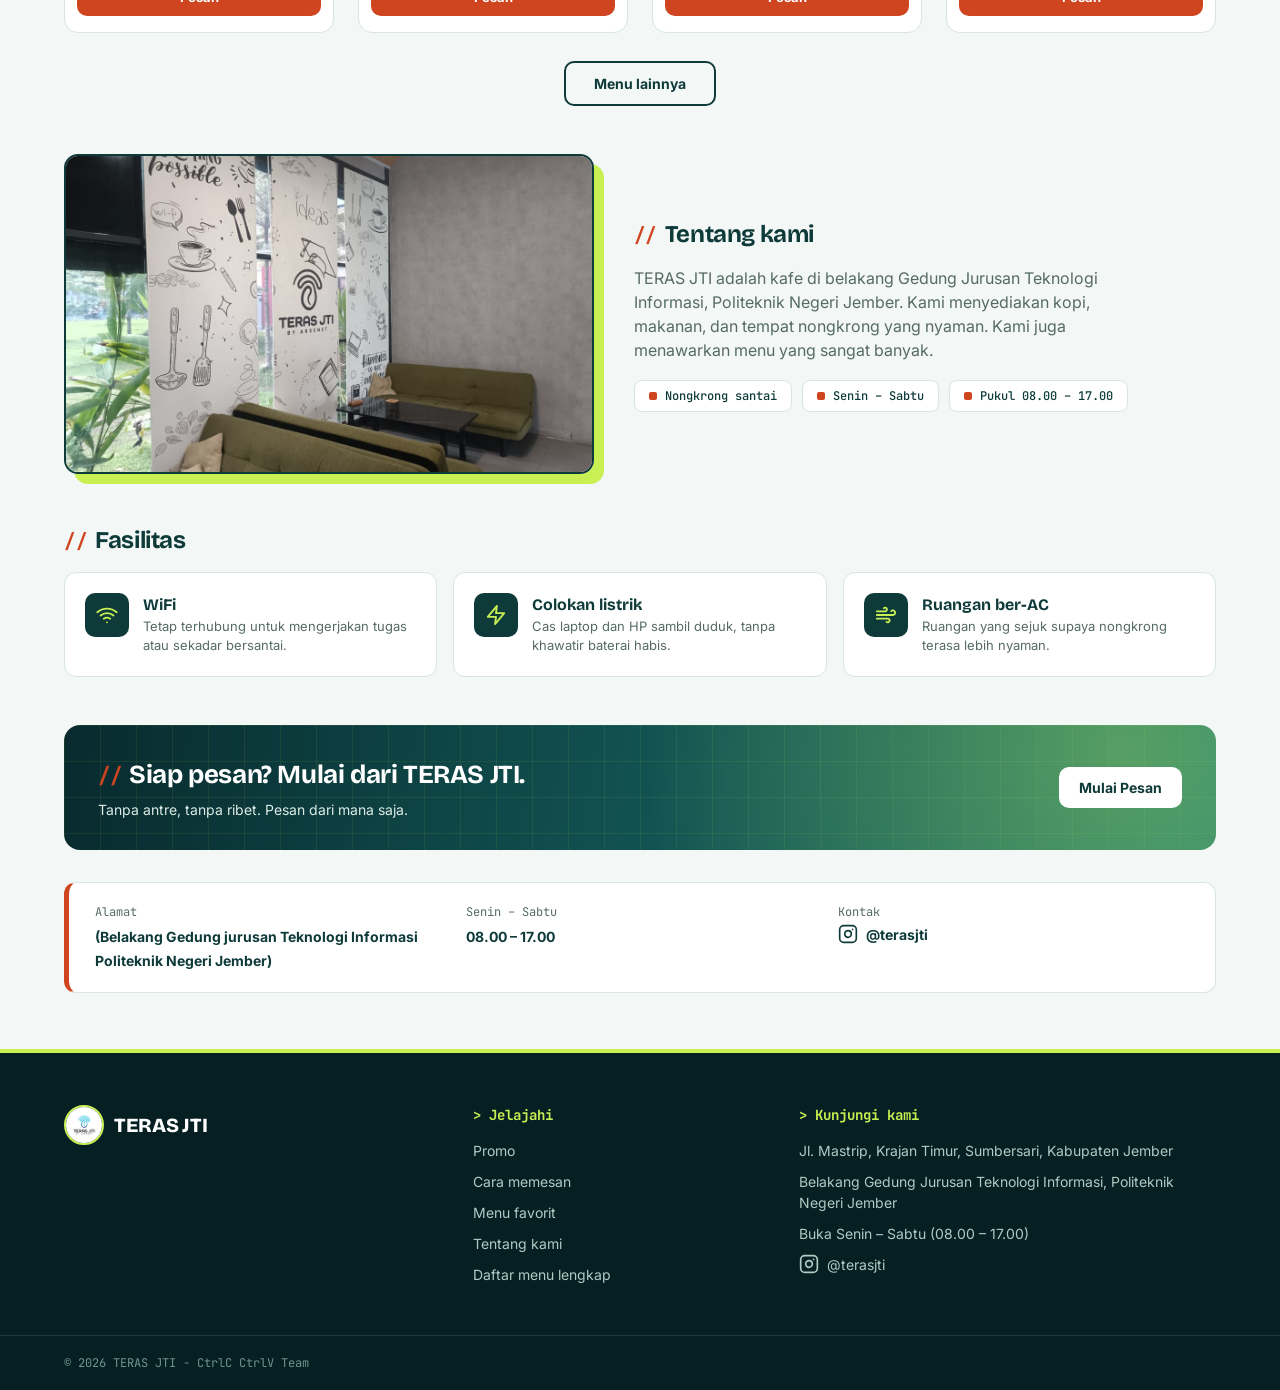
==== commit 55660946: "hapus nav bar cara memesan" ====
--- a/index.html
+++ b/index.html
@@ -30,7 +30,6 @@
 
         <nav id="menu-nav">
             <a href="#promo">Promo</a>
-            <a href="#cara-memesan">Cara memesan</a>
             <a href="#menu">Menu</a>
             <a href="#tentang">Tentang kami</a>
             <a href="#informasi">Informasi</a>
@@ -91,7 +90,7 @@
 
 
     <!-- Cara Memesan -->
-    <section id="cara-memesan">
+    <section>
         <h2>Cara memesan</h2>
 
         <div class="grid-3">
--- a/index.css
+++ b/index.css
@@ -413,10 +413,6 @@
 }
 
 
-/* BARIS PROMO + CARA MEMESAN
-   poster 4:3 di kiri, langkah memesan ditumpuk di kanan,
-   jadi tidak ada ruang kosong di samping poster */
-
 .promo-baris {
     display: grid;
     grid-template-columns: 1.15fr 1fr;
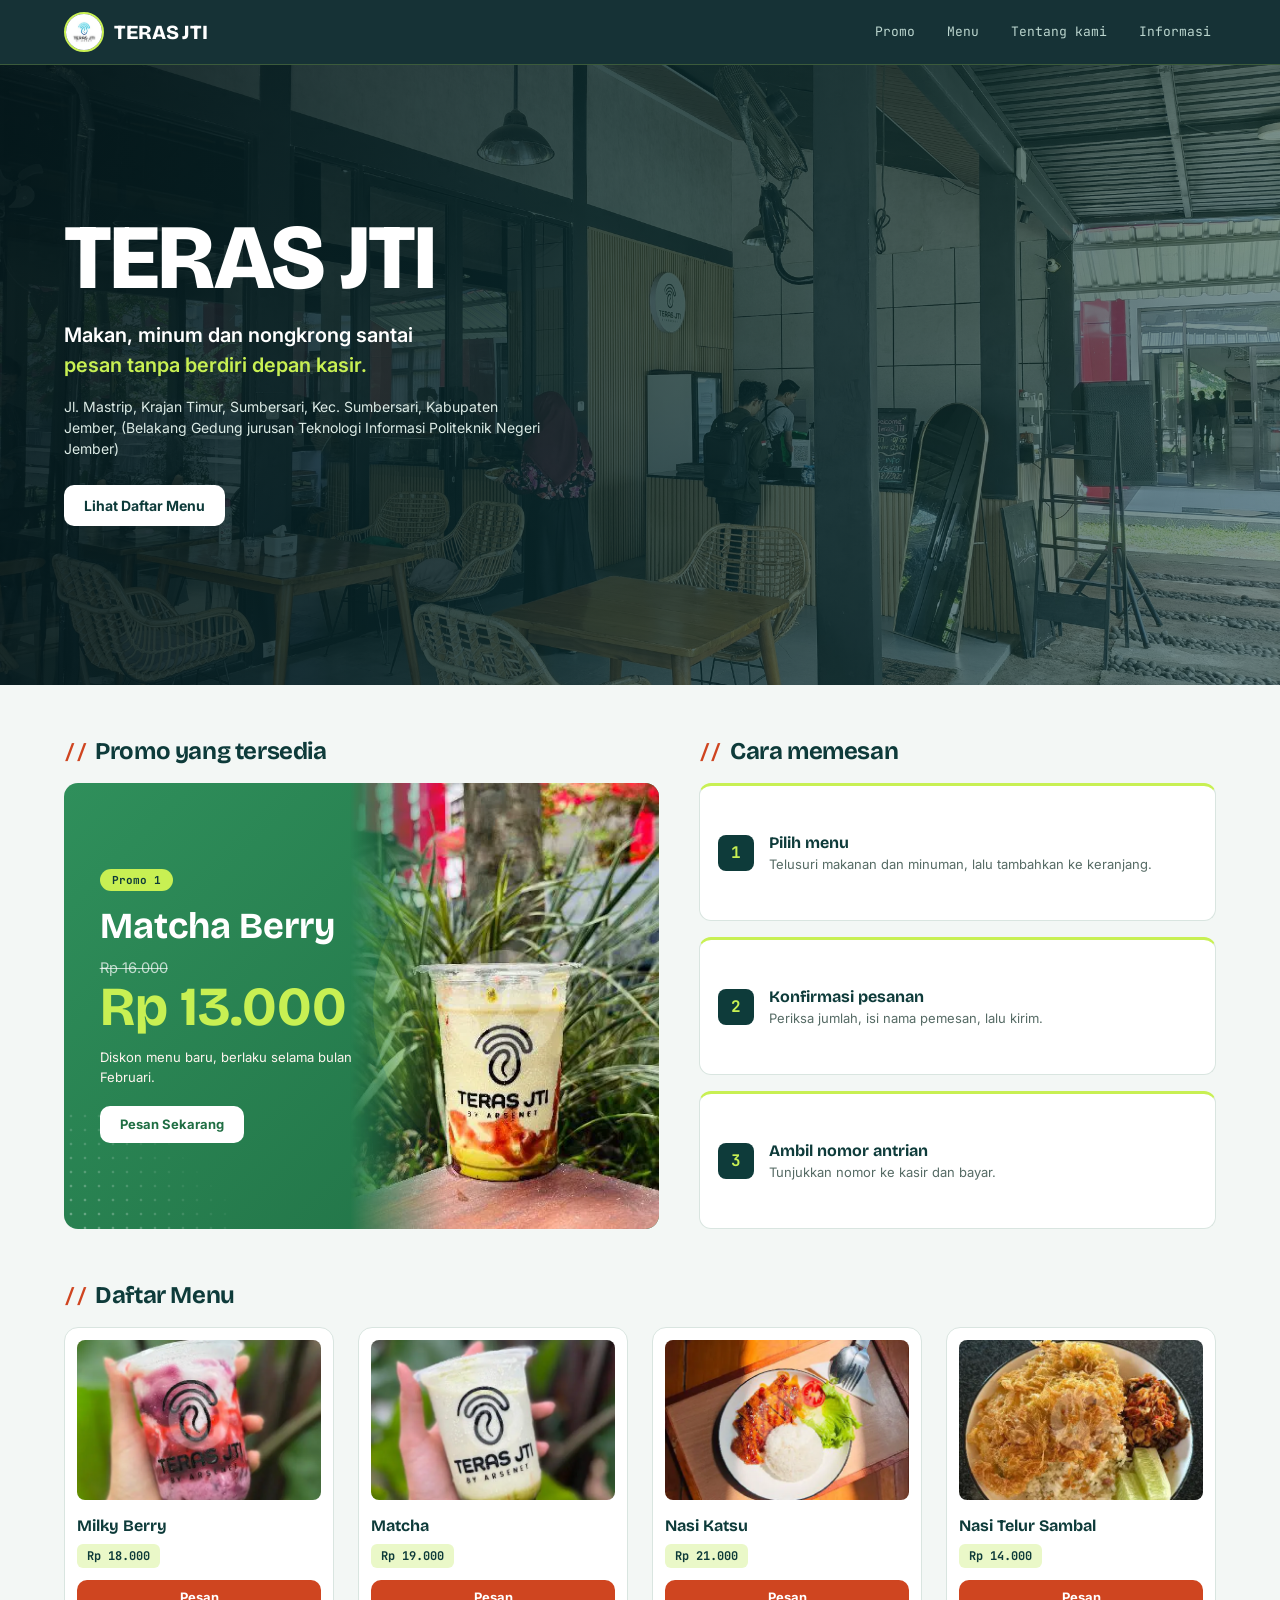
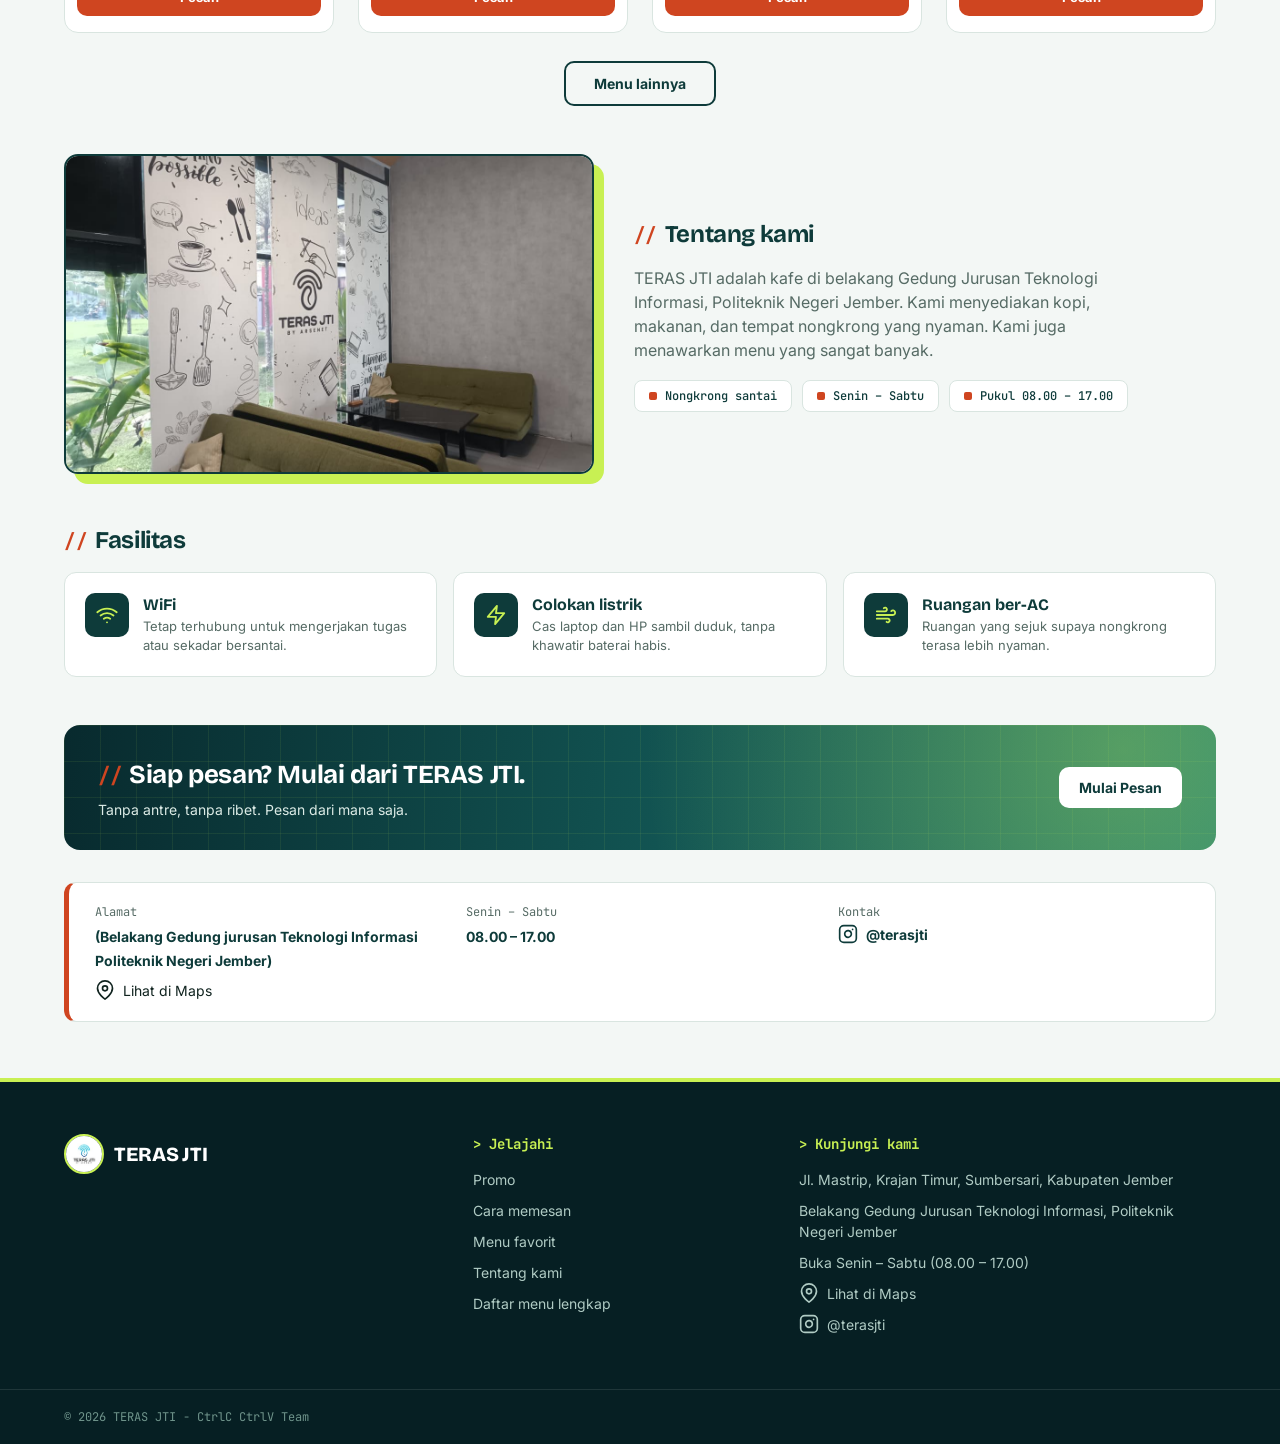
==== commit 842958ad: "lokasi" ====
--- a/index.html
+++ b/index.html
@@ -262,6 +262,13 @@
                 (Belakang Gedung jurusan Teknologi Informasi
                 Politeknik Negeri Jember)
             </strong>
+            <a class="ig maps" href="https://www.google.com/maps/search/?api=1&query=Belakang+Gedung+Jurusan+Teknologi+Informasi+Politeknik+Negeri+Jember" target="_blank" rel="noopener" aria-label="Lihat lokasi TERAS JTI di Google Maps">
+                <svg viewBox="0 0 24 24" fill="none" stroke="currentColor" stroke-width="2" stroke-linecap="round" stroke-linejoin="round" aria-hidden="true">
+                    <path d="M21 10c0 7-9 13-9 13s-9-6-9-13a9 9 0 0 1 18 0z"></path>
+                    <circle cx="12" cy="10" r="3"></circle>
+                </svg>
+                <span>Lihat di Maps</span>
+            </a>
         </div>
 
         <div>
@@ -318,6 +325,15 @@
                 <li>Belakang Gedung Jurusan Teknologi Informasi, Politeknik Negeri Jember</li>
                 <li>Buka Senin – Sabtu (08.00 – 17.00)</li>
                 <li>
+                    <a class="ig maps" href="https://www.google.com/maps/search/?api=1&query=Belakang+Gedung+Jurusan+Teknologi+Informasi+Politeknik+Negeri+Jember" target="_blank" rel="noopener" aria-label="Lihat lokasi TERAS JTI di Google Maps">
+                        <svg viewBox="0 0 24 24" fill="none" stroke="currentColor" stroke-width="2" stroke-linecap="round" stroke-linejoin="round" aria-hidden="true">
+                            <path d="M21 10c0 7-9 13-9 13s-9-6-9-13a9 9 0 0 1 18 0z"></path>
+                            <circle cx="12" cy="10" r="3"></circle>
+                        </svg>
+                        <span>Lihat di Maps</span>
+                    </a>
+                </li>
+                <li>
                     <a class="ig" href="https://instagram.com/terasjti" target="_blank" rel="noopener" aria-label="Instagram TERAS JTI">
                         <svg viewBox="0 0 24 24" fill="none" stroke="currentColor" stroke-width="2" stroke-linecap="round" stroke-linejoin="round" aria-hidden="true">
                             <rect x="2" y="2" width="20" height="20" rx="5" ry="5"></rect>
--- a/index.css
+++ b/index.css
@@ -885,6 +885,13 @@
     flex-shrink: 0;
 }
 
+/* Link lokasi (Google Maps) tampil di baris sendiri di bawah alamat */
+.ig.maps {
+    display: flex;
+    margin-top: 8px;
+    font-size: 14px;
+}
+
 .info .ig:hover {
     color: var(--koral);
 }
